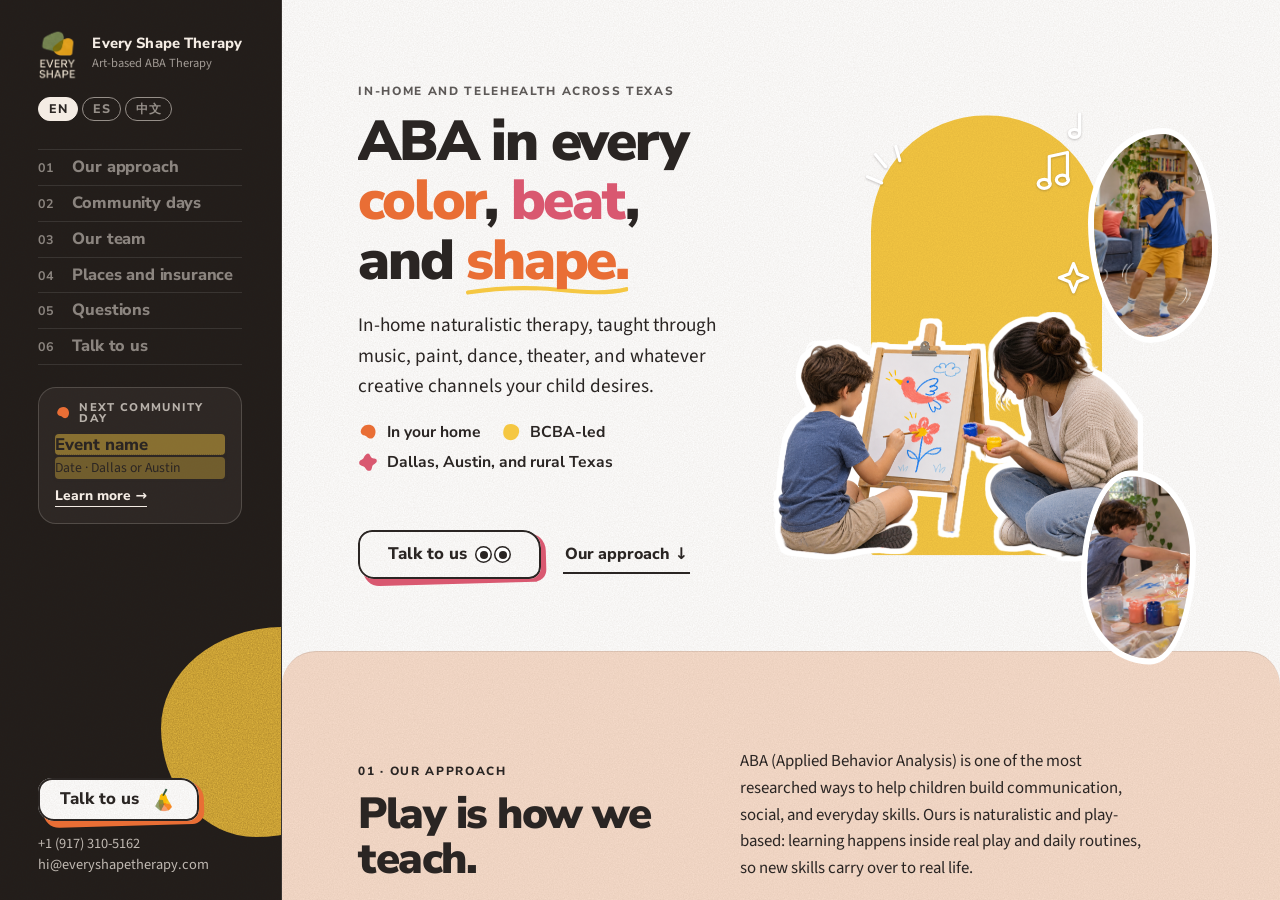
==== v2/index.html @ 8f58c0af "White outlined buttons, matching toggle, organic hero shapes, team cut-outs on color blocks, v2 news" ====
<!doctype html>
<html lang="en">
<head>
  <meta charset="utf-8">
  <meta name="viewport" content="width=device-width, initial-scale=1">
  <title>Every Shape Therapy | Art-based ABA in Dallas, Austin and across Texas</title>
  <meta name="description" content="Art-based ABA therapy in Dallas, Austin, and across Texas. In-home naturalistic therapy taught through music, paint, dance, theater, and whatever your child loves.">
  <link rel="icon" type="image/png" href="../assets/img/favicon-1.png">
  <link rel="preconnect" href="https://fonts.googleapis.com">
  <link rel="preconnect" href="https://fonts.gstatic.com" crossorigin>
  <link href="https://fonts.googleapis.com/css2?family=Nunito+Sans:opsz,wght@6..12,400;6..12,600;6..12,700;6..12,800;6..12,900&family=Source+Sans+3:wght@400;600&display=swap" rel="stylesheet">
  <link rel="stylesheet" href="../assets/motion.css?v=7">
  <link rel="stylesheet" href="v2.css?v=18">
</head>
<body>

<!-- ============================================================
     EVERY SHAPE — VERSION 2 (split screen)
     LEFT  = the chapter index. Click a chapter to jump the right side.
             It also opens "details" when you click things on the right.
     RIGHT = the story. Scrolls on its own.
     Details: anything on the right with data-detail="tpl-xyz" opens the
     <template id="tpl-xyz"> at the bottom of this file in the left panel.
     ============================================================ -->

<!-- Paper-cut motifs -->
<svg width="0" height="0" style="position:absolute" aria-hidden="true">
  <defs>
    <filter id="paper" x="-10%" y="-10%" width="120%" height="120%">
      <feTurbulence type="fractalNoise" baseFrequency=".9" numOctaves="3" result="n"/>
      <feColorMatrix in="n" values="0 0 0 0 0  0 0 0 0 0  0 0 0 0 0  0 0 0 -1.1 1.15" result="g"/>
      <feComposite in="SourceGraphic" in2="g" operator="in"/>
    </filter>
    <symbol id="m-sun" viewBox="0 0 100 100"><g filter="url(#paper)"><circle cx="50" cy="50" r="20"/><g transform="translate(50 50)"><rect x="-4" y="-46" width="8" height="16" rx="4"/><rect x="-4" y="-46" width="8" height="16" rx="4" transform="rotate(45)"/><rect x="-4" y="-46" width="8" height="16" rx="4" transform="rotate(90)"/><rect x="-4" y="-46" width="8" height="16" rx="4" transform="rotate(135)"/><rect x="-4" y="-46" width="8" height="16" rx="4" transform="rotate(180)"/><rect x="-4" y="-46" width="8" height="16" rx="4" transform="rotate(225)"/><rect x="-4" y="-46" width="8" height="16" rx="4" transform="rotate(270)"/><rect x="-4" y="-46" width="8" height="16" rx="4" transform="rotate(315)"/></g></g></symbol>
    <symbol id="m-smile" viewBox="0 0 100 60"><path filter="url(#paper)" d="M4 58C4 26 24 4 50 4s46 22 46 54z"/><g fill="none" stroke="#2A2523" stroke-width="3" stroke-linecap="round"><path d="M41 34v2M59 34v2"/><path d="M44 44q6 5 12 0"/></g></symbol>
    <symbol id="m-blob" viewBox="0 0 100 100"><path filter="url(#paper)" d="M52 6c22 0 42 14 42 38 0 26-18 50-46 50C24 94 6 78 6 54 6 28 28 6 52 6z"/></symbol>
    <symbol id="m-tri" viewBox="0 0 100 90"><path filter="url(#paper)" d="M44 8c3-5 9-5 12 0l40 70c3 5 0 10-6 10H10c-6 0-9-5-6-10z"/></symbol>
    <symbol id="m-leaf" viewBox="0 0 80 110"><path filter="url(#paper)" d="M34 108V70C16 68 6 56 6 40c0-6 4-9 8-9s8 3 8 9c0 8 4 13 12 14V14c0-6 4-10 9-10s9 4 9 10v30c8-1 12-6 12-14 0-6 4-9 8-9s8 3 8 9c0 16-10 28-28 30v48z"/></symbol>
    <symbol id="m-dots" viewBox="0 0 100 80"><g filter="url(#paper)"><circle cx="26" cy="24" r="18"/><circle cx="68" cy="30" r="18"/><circle cx="44" cy="60" r="18"/></g></symbol>
    <symbol id="m-squiggle" viewBox="0 0 160 40"><path d="M6 24c14-20 24-20 34 0s20 20 34 0 20-20 34 0 20 20 34 0" fill="none" stroke="currentColor" stroke-width="9" stroke-linecap="round" filter="url(#paper)"/></symbol>
    <symbol id="m-spark" viewBox="0 0 100 100"><g fill="none" stroke="currentColor" stroke-width="6" stroke-linecap="round"><path d="M50 8v22M80 20 66 36M92 50H70M20 20l14 16M8 50h22"/></g></symbol>
  </defs>
</svg>

<div class="split" id="top">

  <!-- ==================== LEFT: chapter index ==================== -->
  <aside class="left" id="left" data-chapter="hello" aria-label="Chapters">
    <span class="left__blob" aria-hidden="true"></span>

    <header class="left__head">
      <a class="left__logo" href="#hello" data-magnetic="0.2" aria-label="Every Shape Therapy, back to top">
        <img src="../assets/img/alt-3-dark.png" alt="Every Shape" width="1038" height="1266">
      </a>
      <div>
        <p class="left__name">Every Shape Therapy</p>
        <p class="left__tag">Art-based ABA Therapy</p>
      </div>
      <div class="lang lang--dark" role="group" aria-label="Language"><button type="button" data-lang="en" aria-pressed="true">EN</button><button type="button" data-lang="es" aria-pressed="false">ES</button><button type="button" data-lang="zh" aria-pressed="false" lang="zh-Hans">中文</button></div>
    </header>

    <nav class="index" aria-label="Chapters">
      <button class="chap" data-target="approach" data-cursor="Go"><span class="chap__num">01</span><span class="chap__title">Our approach</span><span class="chap__more"><span>Play-based ABA, four ways in.</span></span></button>
      <button class="chap" data-target="community" data-cursor="Go"><span class="chap__num">02</span><span class="chap__title">Community days</span><span class="chap__more"><span>Once a month, out into the world.</span></span></button>
      <button class="chap" data-target="people" data-cursor="Go"><span class="chap__num">03</span><span class="chap__title">Our team</span><span class="chap__more"><span>The team your family will meet.</span></span></button>
      <button class="chap" data-target="visit" data-cursor="Go"><span class="chap__num">04</span><span class="chap__title">Places and insurance</span><span class="chap__more"><span>Dallas, Austin, telehealth, and insurance.</span></span></button>
      <button class="chap" data-target="faq" data-cursor="Go"><span class="chap__num">05</span><span class="chap__title">Questions</span><span class="chap__more"><span>Pick one. The answer opens here.</span></span></button>
      <button class="chap" data-target="contact" data-cursor="Go"><span class="chap__num">06</span><span class="chap__title">Talk to us</span><span class="chap__more"><span>A short conversation, no commitment.</span></span></button>
    </nav>

    <!-- NEWS BOARD: edit the event name, date and line below -->
    <aside class="news" aria-label="News">
      <p class="news__label"><img src="../assets/img/shapes/orange.svg?v=4" alt="" aria-hidden="true">Next community day</p>
      <p class="news__title todo">Event name</p>
      <p class="news__meta todo">Date · Dallas or Austin</p>
      <button type="button" class="news__link" data-jump="community">Learn more <span aria-hidden="true">→</span></button>
    </aside>

    <footer class="left__foot">
      <a class="paper-btn" href="#contact" data-magnetic data-jump="contact" data-cta="fruit"><span>Talk to us</span></a>
      <p class="left__contact">
        <a href="tel:+19173105162">+1 (917) 310-5162</a><br>
        <a href="mailto:hi@everyshapetherapy.com">hi@everyshapetherapy.com</a>
      </p>
    </footer>

    <!-- Details open here when something on the right is clicked -->
    <section class="detail" id="detail" aria-live="polite" hidden>
      <button class="detail__close" type="button" data-magnetic="0.3" aria-label="Close details" data-i18n-label>
        <span aria-hidden="true">×</span>
      </button>
      <div class="detail__body" id="detail-body"></div>
    </section>
  </aside>

  <!-- ==================== RIGHT: the story ==================== -->
  <main class="right" id="right">

    <!-- 01 HELLO -->
    <section class="ch ch--hello" id="hello" data-chapter="hello">
      <div class="hello">
        <div class="hello__text">
          <p class="kicker">In-home and telehealth across Texas</p>
          <h1 class="hello__title">
            <span class="line"><span>ABA in every</span></span>
            <span class="line"><span><span class="c-orange">color</span>, <span class="c-pink">beat</span>,</span></span>
            <span class="line"><span>and <em>shape.</em></span></span>
          </h1>
          <p class="hello__lead" data-reveal="2">In-home naturalistic therapy, taught through music, paint, dance, theater, and whatever creative channels your child desires.</p>
          <ul class="badges" data-reveal="3">
            <li><img class="shp" src="../assets/img/shapes/orange.svg?v=4" alt="" aria-hidden="true"><span>In your home</span></li>
            <li><img class="shp" src="../assets/img/shapes/yellow.svg?v=4" alt="" aria-hidden="true"><span>BCBA-led</span></li>
            <li><img class="shp" src="../assets/img/shapes/pink.svg?v=4" alt="" aria-hidden="true"><span>Dallas, Austin, and rural Texas</span></li>
          </ul>
          <div class="btns" data-reveal="4">
            <a class="paper-btn" href="#contact" data-magnetic data-jump="contact" data-cta="wave" data-eyes><span>Talk to us</span></a>
            <a class="text-btn" href="#ways" data-magnetic="0.25" data-jump="ways"><span>Our approach</span> <span aria-hidden="true">↓</span></a>
          </div>
        </div>

        <div class="hello__art" aria-hidden="true">
          <div class="hello__arch" data-speed="0.06"></div>
          <img class="sticker hello__kid" src="../assets/img/cutouts/easel-rbt.png" alt="" data-speed="-0.08">
          <svg class="doodle hello__doodle" data-speed="-0.12" viewBox="0 0 300 300" aria-hidden="true"><path d="M226 120v-26l18-4v26"/><ellipse cx="221" cy="121" rx="6" ry="4.5"/><ellipse cx="239" cy="117" rx="6" ry="4.5"/><path d="M256 70v-18"/><ellipse cx="251" cy="71" rx="5" ry="4"/><path d="M60 120l-14-6M64 104l-10-12M78 98l-4-14"/><path d="M250 200l4 10 10 4-10 4-4 10-4-10-10-4 10-4z"/></svg>
          <figure class="hello__pill hello__pill--a" data-speed="0.16"><img src="../assets/img/photos/dance-home.jpg" alt=""></figure>
          <figure class="hello__pill hello__pill--b" data-speed="-0.14"><img src="../assets/img/photos/painting-table.jpg" alt=""></figure>
        </div>
      </div>
    </section>

    <!-- 01 OUR APPROACH: what ABA is, ways in, how it works -->
    <section class="ch ch--orange" id="ways" data-chapter="approach">
      <div class="ch__inner">
        <div class="intro2">
          <div>
            <p class="kicker" data-reveal>01 · Our approach</p>
            <h2 data-reveal="2">Play is how we teach.</h2>
          </div>
          <p class="intro2__text" data-reveal="3">ABA (Applied Behavior Analysis) is one of the most researched ways to help children build communication, social, and everyday skills. Ours is naturalistic and play-based: learning happens inside real play and daily routines, so new skills carry over to real life.</p>
        </div>
        <p class="sub" data-reveal>Pick a way in</p>
        <div class="ways4">
          <button class="way way--music" data-detail="tpl-way-music" data-cursor="Open" data-reveal="1">
            <img class="shp way__shp" src="../assets/img/shapes/pink.svg?v=4" alt="" aria-hidden="true">
            <span class="way__name">Music</span>
            <span class="way__line" data-morph>The song stops. Your child asks for more. That's a goal, met.</span>
          </button>
          <button class="way way--art" data-detail="tpl-way-art" data-cursor="Open" data-reveal="2">
            <img class="shp way__shp" src="../assets/img/shapes/yellow.svg?v=4" alt="" aria-hidden="true">
            <span class="way__name">Visual arts</span>
            <span class="way__line" data-morph>Need the blue crayon? Ask for the blue crayon.</span>
          </button>
          <button class="way way--dance" data-detail="tpl-way-dance" data-cursor="Open" data-reveal="3">
            <img class="shp way__shp" src="../assets/img/shapes/sage.svg?v=4" alt="" aria-hidden="true">
            <span class="way__name">Dance</span>
            <span class="way__line" data-morph>Copy the move. Then teach it to us.</span>
          </button>
          <button class="way way--theater" data-detail="tpl-way-theater" data-cursor="Open" data-reveal="4">
            <img class="shp way__shp" src="../assets/img/shapes/red.svg?v=4" alt="" aria-hidden="true">
            <span class="way__name">Theater</span>
            <span class="way__line" data-morph>The puppet is sad. What should we do?</span>
          </button>
        </div>
        <p class="sub" data-reveal>Your child leads. We teach.</p>
        <ol class="path">
          <li data-reveal><span class="path__n">1</span><strong>Your child picks</strong><span>Dinosaurs, baking, the color purple: whatever they love.</span></li>
          <li data-reveal="2"><span class="path__n">2</span><strong>We weave in the goals</strong><span>A BCBA builds each goal into the game.</span></li>
          <li data-reveal="3"><span class="path__n">3</span><strong>You see it grow</strong><span>Progress you can see, at home and at the dinner table.</span></li>
        </ol>
      </div>
    </section>

    <!-- 01b OUR ABA -->
    <section class="ch ch--blush" id="our-aba" data-chapter="approach">
      <div class="ch__inner aba2">
        <div class="aba2__main">
          <p class="kicker" data-reveal>Our ABA</p>
          <h2 class="glitter" data-reveal="2">Same goals.<br>Same data.<br><em>Way more glitter.</em></h2>
          <p class="aba2__lead" data-reveal="3">A new and improved ABA: built on naturalistic, play-based learning and informed by NET, PRT, and ESDM.</p>
          <div class="aba2__stays" data-reveal>
            <p class="kicker">What you can count on</p>
            <ul class="kw">
              <li class="kw--line">Individual plan</li>
              <li class="kw--yellow">BCBA-led</li>
              <li class="kw--line">Clear goals</li>
              <li class="kw--orange">Progress you can see</li>
              <li class="kw--line">Parent coaching</li>
              <li class="kw--peach">Play-based</li>
              <li class="kw--line">Evidence-based</li>
              <li class="kw--sage">Naturalistic</li>
              <li class="kw--pink">In your home</li>
            </ul>
          </div>
        </div>
        <div>
          <p class="kicker" data-reveal>What changes</p>
          <ul class="changes">
            <li data-reveal><s>Drills</s> <span>Drum solos</span></li>
            <li data-reveal><s>Flash cards</s> <span>Finger paint</span></li>
            <li data-reveal><s>Table time</s> <span>Stage time</span></li>
            <li data-reveal><s>Sit still</s> <span>Dance it out</span></li>
          </ul>
        </div>
      </div>
    </section>

    <!-- 05 COMMUNITY -->
    <section class="ch ch--sage" id="community" data-chapter="community">
      <div class="grid-1-2 grid--flip">
        <div class="comm__art">
          <div class="comm__arch" data-speed="0.05"></div>
          <img class="sticker comm__kids" src="../assets/img/cutouts/running-kids.png" alt="A group of kids running together through a field" data-speed="-0.12">
          <div class="stamp" data-speed="0.2" aria-hidden="true"><span>Every</span><strong>month</strong></div>
        </div>
        <div>
          <p class="kicker" data-reveal>02 · Community days</p>
          <h2 data-reveal="2">Once a month, we take learning out into the world.</h2>
          <p data-reveal="2">Kids get together, try something new, and practice social skills in real places, with our RBTs right there to support them.</p>
          <ul class="rows">
            <li><button class="row" data-detail="tpl-out-1" data-cursor="Open" data-reveal><img class="shp row__shp" src="../assets/img/shapes/orange.svg?v=4" alt="" aria-hidden="true"><strong>Artist-led workshops</strong><span class="row__go">→</span></button></li>
            <li><button class="row" data-detail="tpl-out-2" data-cursor="Open" data-reveal="2"><img class="shp row__shp" src="../assets/img/shapes/yellow.svg?v=4" alt="" aria-hidden="true"><strong>Field trips</strong><span class="row__go">→</span></button></li>
            <li><button class="row" data-detail="tpl-out-3" data-cursor="Open" data-reveal="3"><img class="shp row__shp" src="../assets/img/shapes/pink.svg?v=4" alt="" aria-hidden="true"><strong>Open house for new families</strong><span class="row__go">→</span></button></li>
          </ul>
          <div class="glass-card" data-reveal>
            <p class="glass-card__label">Next up</p>
            <p class="todo">Event name · Date · Dallas or Austin</p>
          </div>
          <div class="btns" data-reveal>
            <a class="paper-btn" href="#contact" data-magnetic data-jump="contact" data-cta="drum" data-fruit="2"><span>Ask about the next event</span></a>
          </div>
        </div>
      </div>
    </section>

    <!-- 06 PEOPLE -->
    <section class="ch ch--yellow" id="people" data-chapter="people">
      <div class="people__head">
        <p class="kicker" data-reveal>03 · Our team</p>
        <h2 data-reveal="2">Real people. One team around your child.</h2>
        <p class="people__hint" data-reveal="3">Tap anyone to meet them.</p>
      </div>
      <div class="founders">
        <button class="founder founder--orange" data-detail="tpl-chuman" data-cursor="Meet" data-reveal>
          <span class="founder__tab">Founder</span>
          <span class="founder__photo"><img class="cut" src="../assets/img/team/cutout/chuman.png" alt="" data-morph></span>
          <span class="founder__name">Chuman Zhang</span>
        </button>
        <button class="founder founder--pink" data-detail="tpl-kimberly" data-cursor="Meet" data-reveal="2">
          <span class="founder__tab">Clinical Director</span>
          <span class="founder__photo"><img class="cut" src="../assets/img/team/cutout/kimberly.png" alt="" data-morph></span>
          <span class="founder__name">Kimberly Sadovich</span>
        </button>
        <button class="founder founder--sage" data-detail="tpl-maggie" data-cursor="Meet" data-reveal="3">
          <span class="founder__tab">Clinical Director</span>
          <span class="founder__photo"><img class="cut" src="../assets/img/team/cutout/maggie.png" alt="" data-morph></span>
          <span class="founder__name">Maggie Terry</span>
        </button>
        <button class="founder founder--red" data-detail="tpl-cd4" data-cursor="Meet" data-reveal="4">
          <span class="founder__tab">Clinical Director</span>
          <span class="founder__photo founder__photo--empty"><span class="todo">Photo</span></span>
          <span class="founder__name todo">Name</span>
        </button>
      </div>
      <div class="rbts2">
        <div class="rbts2__head">
          <p class="kicker" data-reveal>Our RBTs</p>
          <p data-reveal="2">The people who work with your child week to week.</p>
        </div>
        <div class="rbts2__grid">
          <article class="rbt">
            <div class="rbt__photo"><span class="todo">Photo</span></div>
            <h4 class="todo">Name</h4>
            <p class="rbt__role">RBT · Dallas</p>
            <p class="rbt__quote todo">"A sentence in their own words."</p>
          </article>
          <article class="rbt">
            <div class="rbt__photo"><span class="todo">Photo</span></div>
            <h4 class="todo">Name</h4>
            <p class="rbt__role">RBT · Austin</p>
            <p class="rbt__quote todo">"A sentence in their own words."</p>
          </article>
          <article class="rbt">
            <div class="rbt__photo"><span class="todo">Photo</span></div>
            <h4 class="todo">Name</h4>
            <p class="rbt__role">RBT · Dallas</p>
            <p class="rbt__quote todo">"A sentence in their own words."</p>
          </article>
          <article class="rbt">
            <div class="rbt__photo"><span class="todo">Photo</span></div>
            <h4 class="todo">Name</h4>
            <p class="rbt__role">RBT · Austin</p>
            <p class="rbt__quote todo">"A sentence in their own words."</p>
          </article>
        </div>
      </div>
    </section>

    <!-- 07 PLACES -->
    <section class="ch ch--white" id="places" data-chapter="visit">
      <img class="sticker places__kid" src="../assets/img/cutouts/chalk-girl.png" alt="A little girl drawing with chalk on the pavement" data-speed="0.14">
      <p class="kicker" data-reveal>04 · Where we work</p>
      <h2 data-reveal="2">Support in the places a child knows.</h2>
      <div class="places places--equal">
        <button class="place" data-detail="tpl-dallas" data-cursor="Open" data-reveal>
          <img class="shp place__shp" src="../assets/img/shapes/yellow.svg?v=4" alt="" aria-hidden="true">
          <span class="place__name">Dallas</span>
          <span class="place__text">In-home ABA across the Dallas area.</span>
        </button>
        <button class="place" data-detail="tpl-austin" data-cursor="Open" data-reveal="2">
          <img class="shp place__shp" src="../assets/img/shapes/pink.svg?v=4" alt="" aria-hidden="true">
          <span class="place__name">Austin</span>
          <span class="place__text">In-home ABA across the Austin area.</span>
        </button>
        <button class="place" data-detail="tpl-tele" data-cursor="Open" data-reveal="3">
          <img class="shp place__shp" src="../assets/img/shapes/sage.svg?v=4" alt="" aria-hidden="true">
          <span class="place__name">Telehealth</span>
          <span class="place__text">For families in rural Texas.</span>
        </button>
      </div>
    </section>

    <!-- INSURANCE: network applications in progress. Edit the list as plans are confirmed. -->
    <section class="ch ch--blush" id="insurance" data-chapter="visit">
      <div class="ch__inner">
      <div class="ins">
        <div class="ins__text">
          <p class="kicker">Insurance</p>
          <h2>Insurance networks</h2>
          <p>We're in the process of joining these networks. Send us your plan name and we'll help you check your coverage.</p>
          <a class="paper-btn" href="#contact" data-magnetic data-jump="contact" data-cta="fruit" data-fruit="4"><span>Check your coverage</span></a>
        </div>
        <ul class="ins__list">
          <li>Molina Healthcare of Texas</li>
          <li>Wellpoint</li>
          <li>Aetna Better Health of Texas</li>
          <li>Blue Cross and Blue Shield of Texas</li>
          <li>Optum / UnitedHealthcare</li>
          <li>Aetna (commercial)</li>
          <li>Evernorth / Cigna</li>
          <li>Superior HealthPlan</li>
        </ul>
      </div>
      </div>
    </section>

    <!-- 08 FAQ -->
    <section class="ch ch--white ch--faq" id="faq" data-chapter="faq">
      <div class="grid-2-1">
        <div>
          <p class="kicker" data-reveal>05 · Good questions welcome</p>
          <h2 data-reveal="2">A few things families often ask.</h2>
          <ul class="faq-list">
            <li><button class="faq-q" data-detail="tpl-faq-1" data-cursor="Ask" data-reveal>What does in-home ABA mean?</button></li>
            <li><button class="faq-q" data-detail="tpl-faq-2" data-cursor="Ask" data-reveal>Do you offer telehealth?</button></li>
            <li><button class="faq-q" data-detail="tpl-faq-3" data-cursor="Ask" data-reveal>How do you bring creativity into therapy?</button></li>
            <li><button class="faq-q" data-detail="tpl-faq-4" data-cursor="Ask" data-reveal>Who guides my child's program?</button></li>
            <li><button class="faq-q" data-detail="tpl-faq-5" data-cursor="Ask" data-reveal>Which insurance plans do you accept?</button></li>
            <li><button class="faq-q" data-detail="tpl-faq-6" data-cursor="Ask" data-reveal>How do we get started?</button></li>
          </ul>
        </div>
        <div class="faq__art" aria-hidden="true">
          <img src="../assets/img/icon-1.png" alt="" class="faq__pear" data-speed="-0.15">
          <img src="../assets/img/icon-3.png" alt="" class="faq__banana" data-speed="0.12">
        </div>
      </div>
    </section>

    <!-- 09 CONTACT -->
    <section class="ch ch--red" id="contact" data-chapter="contact">
      <div class="grid-1-2">
        <div>
          <p class="kicker" data-reveal>06 · Start a conversation</p>
          <h2 data-reveal="2">Want to know more?</h2>
          <p data-reveal="2">Leave your name and email and we'll be in touch. Please don't include medical details here.</p>
          <p class="contact-line">Call or text <a href="tel:+19173105162">+1 (917) 310-5162</a></p>
          <p class="contact-line">Email <a href="mailto:hi@everyshapetherapy.com">hi@everyshapetherapy.com</a></p>
        </div>
        <form class="form" id="contact-form" data-reveal>
          <label><span>Your name</span> <input type="text" name="name" autocomplete="name" required></label>
          <label><span>Email</span> <input type="email" name="email" autocomplete="email" required></label>
          <div class="form__pair">
            <label><span>Where are you?</span> <select name="area"><option>Dallas area</option><option>Austin area</option><option>Elsewhere in Texas</option></select>
            </label>
            <label><span>I'm reaching out as</span> <select name="role"><option>A parent or caregiver</option><option>Interested in community events</option><option>A potential team member</option><option>A referral partner</option><option>Something else</option></select>
            </label>
          </div>
          <button class="paper-btn" type="submit" data-magnetic data-cta="paint" data-fruit="3"><span>Send</span></button>
          <p class="form__note" id="form-note" role="status"></p>
        </form>
      </div>
      <footer class="foot">
        <span>© <span id="year">2026</span> Every Shape Therapy LLC · Dallas, Texas</span>
        <a href="../">See version 1</a>
        <span class="disclaimer">Photos are for illustration only. Some are AI-generated or stock images, and none show Every Shape clients.</span>
      </footer>
    </section>

  </main>
</div>

<!-- ============================================================
     DETAILS — what opens in the left panel. Edit the text freely.
     ============================================================ -->
<template id="tpl-way-music">
  <p class="d-kicker">Pick a way in · Music</p>
  <h3>Music</h3>
  <p class="d-line" data-morph>The song stops. Your child asks for more. That's a goal, met.</p>
  <p class="d-builds"><span>Builds</span> requesting · turn-taking · waiting</p>
</template>
<template id="tpl-way-art">
  <p class="d-kicker">Pick a way in · Visual arts</p>
  <h3>Visual arts</h3>
  <p class="d-line" data-morph>Need the blue crayon? Ask for the blue crayon.</p>
  <p class="d-builds"><span>Builds</span> asking for help · following directions · fine motor</p>
</template>
<template id="tpl-way-dance">
  <p class="d-kicker">Pick a way in · Dance</p>
  <h3>Dance</h3>
  <p class="d-line" data-morph>Copy the move. Then teach it to us.</p>
  <p class="d-builds"><span>Builds</span> imitation · body awareness · joint attention</p>
</template>
<template id="tpl-way-theater">
  <p class="d-kicker">Pick a way in · Theater</p>
  <h3>Theater</h3>
  <p class="d-line" data-morph>The puppet is sad. What should we do?</p>
  <p class="d-builds"><span>Builds</span> emotions · conversation · pretend play</p>
</template>
<template id="tpl-out-1">
  <p class="d-kicker">Community days</p>
  <h3>Artist-led workshops</h3>
  <p>Local artists host hands-on sessions in painting, making, and building. Kids create side by side, share materials, and practice taking turns, with RBTs on hand.</p>
</template>
<template id="tpl-out-2">
  <p class="d-kicker">Community days</p>
  <h3>Field trips</h3>
  <p>Dance studios, museums, and other places around town, explored together. New places are a chance to practice flexibility, waiting, and asking for help.</p>
</template>
<template id="tpl-out-3">
  <p class="d-kicker">Community days</p>
  <h3>Open house for new families</h3>
  <p>Curious about our program? Bring your child, meet the team, and see how we work, with no commitment.</p>
  <a class="paper-btn d-btn" href="#contact" data-jump="contact"><span>Ask about the next one</span></a>
</template>
<template id="tpl-chuman">
  <p class="d-kicker">Founder</p>
  <img class="d-photo" src="../assets/img/team/chuman-zhang.jpg" alt="Chuman Zhang" data-morph>
  <h3>Chuman Zhang</h3>
  <p class="todo">Why you started Every Shape, in two or three warm sentences.</p>
</template>
<template id="tpl-kimberly">
  <p class="d-kicker">Clinical Director</p>
  <img class="d-photo" src="../assets/img/team/kimberly-sadovich.jpg" alt="Kimberly Sadovich" data-morph>
  <h3>Kimberly Sadovich <span class="todo">credentials</span></h3>
  <p class="todo">Clinical background, and what they love about this work.</p>
</template>
<template id="tpl-maggie">
  <p class="d-kicker">Clinical Director</p>
  <img class="d-photo" src="../assets/img/team/maggie-terry.jpg" alt="Maggie Terry" data-morph>
  <h3>Maggie Terry <span class="todo">credentials</span></h3>
  <p class="todo">Clinical background, and what they love about this work.</p>
</template>
<template id="tpl-cd4">
  <p class="d-kicker">Clinical Director</p>
  <h3 class="todo">Name, credentials</h3>
  <p class="todo">Clinical background, and what they love about this work.</p>
</template>
<template id="tpl-dallas">
  <p class="d-kicker">Where we work</p>
  <h3>Dallas</h3>
  <p>Our home base. We provide in-home ABA across the Dallas area.</p>
  <p class="todo">List the cities or ZIP codes you cover.</p>
</template>
<template id="tpl-austin">
  <p class="d-kicker">Where we work</p>
  <h3>Austin</h3>
  <p>In-home ABA across the Austin area.</p>
  <p class="todo">List the cities or ZIP codes you cover.</p>
</template>
<template id="tpl-tele">
  <p class="d-kicker">Where we work</p>
  <h3>Telehealth</h3>
  <p>Support for families in rural Texas, wherever they are.</p>
  <p class="todo">Describe what telehealth support includes.</p>
</template>
<template id="tpl-faq-1"><p class="d-kicker">Question</p><h3>What does in-home ABA mean?</h3><div class="d-bubble d-bubble--pink" data-morph><p class="todo">Answer to add.</p></div></template>
<template id="tpl-faq-2"><p class="d-kicker">Question</p><h3>Do you offer telehealth?</h3><div class="d-bubble d-bubble--yellow" data-morph><p class="todo">Answer to add.</p></div></template>
<template id="tpl-faq-3"><p class="d-kicker">Question</p><h3>How do you bring creativity into therapy?</h3><div class="d-bubble d-bubble--orange" data-morph><p class="todo">Answer to add.</p></div></template>
<template id="tpl-faq-4"><p class="d-kicker">Question</p><h3>Who guides my child's program?</h3><div class="d-bubble d-bubble--sage" data-morph><p class="todo">Answer to add.</p></div></template>
<template id="tpl-faq-5"><p class="d-kicker">Question</p><h3>Which insurance plans do you accept?</h3><div class="d-bubble d-bubble--peach" data-morph><p class="todo">Answer to add.</p></div></template>
<template id="tpl-faq-6"><p class="d-kicker">Question</p><h3>How do we get started?</h3><div class="d-bubble d-bubble--red" data-morph><p>Reach out using the form or give us a call. We'll talk through your questions and next steps, with no commitment.</p></div></template>

<script src="../assets/i18n-strings.js?v=7"></script>
<script src="../assets/i18n.js?v=1"></script>
<script src="../assets/motion.js?v=3"></script>
<script src="v2.js?v=4"></script>
</body>
</html>
---- assets/motion.css ----
/* ============================================================
   EVERY SHAPE — shared motion styles (cursor, magnetic, reveal)
   ============================================================ */

/* custom cursor: a small orange dot plus a soft ring that trails it */
.has-es-cursor, .has-es-cursor a, .has-es-cursor button, .has-es-cursor summary,
.has-es-cursor label, .has-es-cursor select, .has-es-cursor [data-cursor] { cursor: none; }
.has-es-cursor input, .has-es-cursor textarea { cursor: text; }

.es-cursor { position: fixed; inset: 0 auto auto 0; z-index: 9999; pointer-events: none; }
.es-cursor__dot, .es-cursor__ring {
  position: fixed; left: 0; top: 0; pointer-events: none; will-change: transform;
}
.es-cursor__dot {
  width: 8px; height: 8px; margin: -4px 0 0 -4px; border-radius: 50%;
  background: #E96E35;
  transition: opacity .2s, width .2s, height .2s, margin .2s;
}
.es-cursor__ring {
  width: 36px; height: 36px; margin: -18px 0 0 -18px;
  display: grid; place-items: center;
}
.es-cursor__ring::before {
  content: ""; position: absolute; inset: 0; border-radius: 50%;
  border: 1.5px solid rgba(42, 37, 35, .45);
  transition: transform .3s cubic-bezier(.2,.8,.2,1), background-color .3s, border-color .3s;
}
.es-cursor__label {
  position: relative; font: 700 11px/1 "Nunito Sans", system-ui, sans-serif;
  letter-spacing: .08em; text-transform: uppercase; color: #2A2523;
  opacity: 0; transition: opacity .2s;
}
.es-cursor.is-hover .es-cursor__ring::before { transform: scale(1.6); background: rgba(233, 110, 53, .14); border-color: rgba(233, 110, 53, .6); }
.es-cursor.is-hover .es-cursor__dot { opacity: 0; }
.es-cursor.has-label .es-cursor__ring::before {
  transform: scale(2.3);
  background: rgba(255, 255, 255, .55); border-color: rgba(255, 255, 255, .7);
  -webkit-backdrop-filter: blur(8px); backdrop-filter: blur(8px);
}
.es-cursor.has-label .es-cursor__label { opacity: 1; }
.es-cursor.is-down .es-cursor__ring::before { transform: scale(.8); }
.es-cursor.is-text { opacity: 0; }
.es-cursor.is-hidden { opacity: 0; }

/* magnetic elements glide back smoothly */
[data-magnetic] { transition: translate .45s cubic-bezier(.2,.8,.2,1); }
[data-magnetic].is-magnetic { transition: translate .12s linear; }

/* reveal on scroll */
.es-reveal-ready [data-reveal] {
  opacity: 0; translate: 0 28px;
  transition: opacity .8s cubic-bezier(.2,.8,.2,1), translate .8s cubic-bezier(.2,.8,.2,1);
}
.es-reveal-ready [data-reveal].is-in { opacity: 1; translate: 0 0; }
.es-reveal-ready [data-reveal="2"] { transition-delay: .08s; }
.es-reveal-ready [data-reveal="3"] { transition-delay: .16s; }
.es-reveal-ready [data-reveal="4"] { transition-delay: .24s; }

@media (prefers-reduced-motion: reduce) {
  [data-magnetic] { transition: none; }
}

/* ---------- LANGUAGE SWITCHER ---------- */
.lang { display: inline-flex; align-items: center; gap: 2px; padding: 3px; border-radius: 999px; border: 1px solid rgba(42, 37, 35, .14); background: rgba(255, 255, 255, .6); }
.lang button {
  border: 0; background: none; cursor: pointer; padding: 6px 10px; border-radius: 999px;
  font: 800 .78rem/1 "Nunito Sans", system-ui, sans-serif; letter-spacing: .04em; color: inherit; opacity: .6;
  transition: background-color .25s, color .25s, opacity .25s;
}
.lang button:hover { opacity: 1; }
.lang button[aria-pressed="true"] { background: #2A2523; color: #fff; opacity: 1; }
.lang--dark { border-color: rgba(255, 255, 255, .14); background: rgba(255, 255, 255, .06); }
.lang--dark button[aria-pressed="true"] { background: #F4ECE4; color: #2A2523; }

/* Chinese: fall back to good system fonts for characters */
:lang(zh-Hans) body, :lang(zh-Hans) h1, :lang(zh-Hans) h2, :lang(zh-Hans) h3, :lang(zh-Hans) button {
  font-family: "Nunito Sans", "PingFang SC", "Hiragino Sans GB", "Noto Sans SC", "Microsoft YaHei", sans-serif;
  letter-spacing: 0;
}

/* ---------- PLAYFUL CTA BUTTONS ---------- */
.cta { overflow: visible; }
/* leave room above buttons whose doodle buddy pops up */
.btn-row:has(.cta-buddy), .btns:has(.cta-buddy) { margin-top: 58px; }
.paper-form .cta:has(.cta-buddy), .form .cta:has(.cta-buddy) { margin-top: 46px; }
.cta-eyes { position: relative; display: inline-flex; gap: 2px; margin-left: 8px; vertical-align: middle; }
.cta-eye {
  width: 17px; height: 17px; border-radius: 50%; background: #fff;
  box-shadow: inset 0 0 0 1.5px #2A2523;
  display: grid; place-items: center; transition: transform .12s;
}
.cta-eye i { width: 8px; height: 8px; border-radius: 50%; background: #2A2523; transition: transform .08s linear; }
.cta-eyes.is-blink .cta-eye { transform: scaleY(.1); }
.cta:hover .cta-eye { transform: scale(1.12); }

.cta-buddy {
  position: absolute; left: 50%; bottom: 62%; width: 96px; height: auto; z-index: -3;
  fill: none; stroke: #2A2523; stroke-width: 2.6; stroke-linecap: round; stroke-linejoin: round;
  transform: translate(-50%, 55%) scale(.7); opacity: 0;
  transition: transform .5s cubic-bezier(.3, 1.5, .5, 1), opacity .25s;
  pointer-events: none;
}
.cta-buddy .f { fill: #fff; }
.cta-buddy .d { fill: #2A2523; stroke: none; }
.cta:hover .cta-buddy, .cta:focus-visible .cta-buddy { transform: translate(-50%, 0) scale(1); opacity: 1; }
.cta-buddy__arm { transform-origin: 84px 64px; transform-box: view-box; }
.cta:hover .cta-buddy__arm { animation: buddyWave .6s ease-in-out .35s infinite alternate; }
@keyframes buddyWave { from { transform: rotate(-10deg); } to { transform: rotate(14deg); } }
.cta-buddy__x { stroke-dasharray: 40; stroke-dashoffset: 40; transition: stroke-dashoffset .5s .35s; }
.cta:hover .cta-buddy__x { stroke-dashoffset: 0; }

.cta-sparks {
  position: absolute; inset: -18px -26px; width: calc(100% + 52px); height: calc(100% + 36px);
  fill: none; stroke: #2A2523; stroke-width: 1.6; stroke-linejoin: round; pointer-events: none; z-index: -3;
}
.cta-sparks > * { stroke-dasharray: 60; stroke-dashoffset: 60; transition: stroke-dashoffset .6s cubic-bezier(.2,.8,.2,1); }
.cta-sparks > *:nth-child(2) { transition-delay: .06s; }
.cta-sparks > *:nth-child(3) { transition-delay: .12s; }
.cta-sparks > *:nth-child(4), .cta-sparks > *:nth-child(5) { transition-delay: .18s; }
.cta:hover .cta-sparks > * { stroke-dashoffset: 0; }

.cta-bit { position: fixed; z-index: 9998; width: 12px; height: 12px; pointer-events: none; }
.cta-bit--0 { border-radius: 50%; }
.cta-bit--1 { border-radius: 999px 999px 2px 2px; }
.cta-bit--2 { border-radius: 58% 42% 55% 45% / 48% 60% 40% 52%; width: 14px; }

@media (prefers-reduced-motion: reduce) {
  .cta-buddy, .cta-sparks > * { transition: none; }
}

/* ---------- white line doodles drawn over photos ---------- */
.doodle { position: absolute; pointer-events: none; fill: none; stroke: #fff; stroke-width: 3.2; stroke-linecap: round; stroke-linejoin: round; overflow: visible;
  filter: drop-shadow(0 1px 1px rgba(42, 37, 35, .25)); }
.doodle > * { stroke-dasharray: 220; stroke-dashoffset: 220; animation: doodleDraw 1.4s cubic-bezier(.2,.8,.2,1) forwards; }
.doodle > *:nth-child(2) { animation-delay: .15s; }
.doodle > *:nth-child(3), .doodle > *:nth-child(4), .doodle > *:nth-child(5) { animation-delay: .35s; }
.doodle > *:nth-child(6), .doodle > *:nth-child(7) { animation-delay: .5s; }
.doodle > *:nth-child(8), .doodle > *:nth-child(9) { animation-delay: .65s; }
@keyframes doodleDraw { to { stroke-dashoffset: 0; } }
@media (prefers-reduced-motion: reduce) { .doodle > * { animation: none; stroke-dashoffset: 0; } }

/* fruit on buttons: tilts and hops on hover */
.cta-fruit { width: 36px; height: 36px; object-fit: contain; margin: -10px -6px -10px 8px; vertical-align: middle; position: relative; transition: transform .35s cubic-bezier(.3, 1.6, .5, 1); }
.cta:hover .cta-fruit { transform: rotate(-16deg) translateY(-3px) scale(1.18); }
.cta:active .cta-fruit { transform: rotate(10deg) scale(.95); }
.paper-btn > span, .pill-btn > span { display: inline-flex; align-items: center; }
.lang button { white-space: nowrap; }

/* language toggle: outlined pills, same language as the buttons */
.lang { gap: 4px; padding: 0; border: 0; background: none; }
.lang button { border: 1.5px solid currentColor; opacity: .55; padding: 5px 10px; }
.lang button:hover { opacity: .9; }
.lang button[aria-pressed="true"] { opacity: 1; background: #2A2523; border-color: #2A2523; color: #fff; }
.lang--dark { background: none; }
.lang--dark button[aria-pressed="true"] { background: #F4ECE4; border-color: #F4ECE4; color: #2A2523; }
---- v2/v2.css ----
/* ============================================================
   EVERY SHAPE — VERSION 2 (split screen)
   ============================================================ */
:root {
  --orange: #E96E35;
  --yellow: #F5C742;
  --pink:   #D95870;
  --red:    #C6493F;
  --sage:   #8EA268;
  --blush:  #FCE6E8;
  --ink:    #2A2523;
  --night:  #221E1C;   /* left panel */
  --paper:  #F4ECE4;   /* text on the dark panel */
  --line-dark:  rgba(255, 255, 255, .1);
  --line-light: rgba(42, 37, 35, .1);
  --left-w: clamp(250px, 22vw, 330px);
  --detail-w: clamp(380px, 38vw, 580px);

  --font-head: "Nunito Sans", "Avenir Next", Avenir, system-ui, sans-serif;
  --font-body: "Source Sans 3", system-ui, sans-serif;
  --ease: cubic-bezier(.2, .8, .2, 1);

  --grain: url("data:image/svg+xml,%3Csvg xmlns='http://www.w3.org/2000/svg' width='220' height='220'%3E%3Cfilter id='n'%3E%3CfeTurbulence type='fractalNoise' baseFrequency='.8' numOctaves='3' stitchTiles='stitch'/%3E%3CfeColorMatrix values='0 0 0 0 .25 0 0 0 0 .18 0 0 0 0 .12 0 0 0 .5 0'/%3E%3C/filter%3E%3Crect width='100%25' height='100%25' filter='url(%23n)'/%3E%3C/svg%3E");
  --grain-soft: url("data:image/svg+xml,%3Csvg xmlns='http://www.w3.org/2000/svg' width='220' height='220'%3E%3Cfilter id='n'%3E%3CfeTurbulence type='fractalNoise' baseFrequency='.8' numOctaves='3' stitchTiles='stitch'/%3E%3CfeColorMatrix values='0 0 0 0 .25 0 0 0 0 .18 0 0 0 0 .12 0 0 0 .14 0'/%3E%3C/filter%3E%3Crect width='100%25' height='100%25' filter='url(%23n)'/%3E%3C/svg%3E");
}

*, *::before, *::after { box-sizing: border-box; }
html, body { margin: 0; height: 100%; }
body {
  background: var(--night); color: var(--ink);
  font-family: var(--font-body); font-size: 1.08rem; line-height: 1.6;
  -webkit-font-smoothing: antialiased;
}
img { max-width: 100%; height: auto; display: block; }
h1, h2, h3 { font-family: var(--font-head); margin: 0 0 .45em; line-height: 1.05; letter-spacing: -0.025em; }
h2 { font-size: clamp(1.7rem, 2.7vw, 2.5rem); font-weight: 800; max-width: 20ch; }
h3 { font-size: 1.8rem; font-weight: 800; }
p { margin: 0 0 1em; max-width: 56ch; }
a { color: inherit; }
button { font: inherit; color: inherit; }
:focus-visible { outline: 3px solid var(--orange); outline-offset: 3px; }
.todo { background: rgba(245, 199, 66, .45); outline: 1px dotted rgba(42, 37, 35, .3); outline-offset: 2px; border-radius: 4px; }
.kicker {
  font: 800 .74rem/1 var(--font-head); letter-spacing: .14em; text-transform: uppercase;
  margin-bottom: 1.1em; opacity: .75;
}
.sticker {
  filter: drop-shadow(5px 0 0 #fff) drop-shadow(-5px 0 0 #fff) drop-shadow(0 5px 0 #fff) drop-shadow(0 -5px 0 #fff);
}
.motif { position: absolute; height: auto; pointer-events: none; overflow: visible; z-index: 2; }

/* ============================================================
   SPLIT LAYOUT
   ============================================================ */
.split { display: grid; grid-template-columns: var(--left-w) 1fr; height: 100vh; }

/* ---------- LEFT PANEL ---------- */
.left {
  --accent: var(--yellow);
  --shape: 58% 42% 55% 45% / 48% 60% 40% 52%;
  position: relative; height: 100vh; overflow-y: auto; overflow-x: hidden;
  background: var(--grain), var(--night); background-blend-mode: overlay;
  color: var(--paper);
  padding: 28px clamp(24px, 3vw, 44px) 24px;
  display: flex; flex-direction: column; gap: 22px;
  border-right: 1px solid var(--line-dark);
  scrollbar-width: none;
}
.left::-webkit-scrollbar { display: none; }
.left[data-chapter="approach"]  { --accent: var(--orange); --shape: 40% 60% 62% 38% / 55% 40% 60% 45%; }
.left[data-chapter="aba"]       { --accent: var(--pink);   --shape: 50% 50% 50% 50% / 50% 50% 50% 50%; }
.left[data-chapter="community"] { --accent: var(--sage);   --shape: 999px 999px 40px 40px; }
.left[data-chapter="people"]    { --accent: var(--yellow); --shape: 30% 70% 40% 60% / 60% 30% 70% 40%; }
.left[data-chapter="visit"]    { --accent: #F2A7B5;       --shape: 62% 38% 45% 55% / 40% 58% 42% 60%; }
.left[data-chapter="faq"]       { --accent: var(--orange); --shape: 48% 52% 30% 70% / 60% 40% 60% 40%; }
.left[data-chapter="contact"]   { --accent: var(--red);    --shape: 50% 50% 46% 54% / 44% 56% 44% 56%; }

/* the morphing paper shape behind the index */
.left__blob {
  position: absolute; right: -90px; bottom: 7%; width: 210px; height: 210px; z-index: 0;
  background: var(--grain), var(--accent); background-blend-mode: multiply;
  border-radius: var(--shape);
  opacity: .92; pointer-events: none;
  transition: background-color .7s var(--ease), border-radius 1s var(--ease), rotate 1s var(--ease);
}
.left[data-chapter="approach"] .left__blob { rotate: 18deg; }
.left[data-chapter="community"] .left__blob { rotate: -8deg; }
.left[data-chapter="people"] .left__blob { rotate: 30deg; }
.left[data-chapter="faq"] .left__blob { rotate: -24deg; }

.left__head { position: relative; z-index: 1; display: flex; align-items: center; gap: 14px; }
.left__logo { display: block; width: 40px; flex: none; }
.left__name { margin: 0; font: 800 .92rem/1.2 var(--font-head); letter-spacing: .01em; }
.left__tag { margin: 2px 0 0; font-size: .78rem; opacity: .6; }

/* chapter index */
.index { position: relative; z-index: 1; display: flex; flex-direction: column; margin-top: 6px; }
.chap {
  display: grid; grid-template-columns: 28px 1fr; align-items: baseline; column-gap: 6px;
  text-align: left; background: none; border: 0; padding: 8px 0;
  border-top: 1px solid var(--line-dark); cursor: pointer;
  color: rgba(244, 236, 228, .5);
  transition: color .3s;
}
.chap:last-child { border-bottom: 1px solid var(--line-dark); }
.chap__num { font: 700 .78rem/1 var(--font-head); letter-spacing: .08em; }
.chap__title {
  font: 800 1.02rem/1.15 var(--font-head); letter-spacing: -0.01em;
  transform-origin: left center;
  transition: font-size .55s var(--ease), color .3s;
}
.chap__more {
  grid-column: 2; display: grid; grid-template-rows: 0fr; opacity: 0;
  transition: grid-template-rows .55s var(--ease), opacity .4s, margin .55s var(--ease);
}
.chap__more > span { overflow: hidden; font-size: .86rem; line-height: 1.4; color: rgba(244, 236, 228, .7); max-width: 26ch; }
.chap:hover { color: rgba(244, 236, 228, .85); }
.chap.is-active { color: var(--paper); }
.chap.is-active .chap__num { color: var(--accent); }
.chap.is-active .chap__title { font-size: 1.45rem; }
.chap.is-active .chap__more { grid-template-rows: 1fr; opacity: 1; margin-top: 5px; }

.left__foot { position: relative; z-index: 1; margin-top: auto; display: flex; flex-direction: column; align-items: flex-start; gap: 12px; }
.left__contact { margin: 0; font-size: .9rem; line-height: 1.5; opacity: .75; }
.left__contact a { text-decoration: none; }
.left__contact a:hover { text-decoration: underline; }

.pill-btn {
  display: inline-flex; align-items: center; gap: 10px;
  padding: 13px 22px; border-radius: 999px;
  background: var(--paper); color: var(--ink); text-decoration: none; border: 0; cursor: pointer;
  font: 800 .98rem/1 var(--font-head);
}
.pill-btn::after { content: "→"; transition: transform .3s var(--ease); }
.pill-btn:hover::after { transform: translateX(4px); }
.pill-btn--light { margin-top: 10px; }

/* ---------- DETAIL (opens over the left panel) ---------- */
.detail {
  position: fixed; left: 0; top: 0; z-index: 30;
  width: var(--detail-w); height: 100vh; overflow-y: auto;
  background: rgba(34, 30, 28, .84);
  -webkit-backdrop-filter: blur(22px) saturate(1.2); backdrop-filter: blur(22px) saturate(1.2);
  border-right: 1px solid var(--line-dark);
  color: var(--paper);
  padding: 84px clamp(28px, 3.4vw, 52px) 40px;
}
.detail[hidden] { display: none; }
.detail.is-entering { animation: detailIn .55s var(--ease); }
@keyframes detailIn { from { opacity: 0; clip-path: inset(0 0 0 100% round 40px); } to { opacity: 1; clip-path: inset(0 0 0 0 round 0); } }
.detail__close {
  position: absolute; top: 24px; right: 24px;
  width: 44px; height: 44px; border-radius: 50%;
  border: 1px solid rgba(255, 255, 255, .2); background: rgba(255, 255, 255, .08);
  color: var(--paper); font-size: 1.6rem; line-height: 1; cursor: pointer;
}
.detail__close:hover { background: rgba(255, 255, 255, .16); }
.detail__body > * { animation: rise .6s var(--ease) both; }
.detail__body > *:nth-child(2) { animation-delay: .05s; }
.detail__body > *:nth-child(3) { animation-delay: .1s; }
.detail__body > *:nth-child(4) { animation-delay: .15s; }
.detail__body > *:nth-child(5) { animation-delay: .2s; }
@keyframes rise { from { opacity: 0; transform: translateY(18px); } }
.detail h3 { font-size: clamp(2rem, 3.2vw, 3rem); line-height: 1.02; max-width: 14ch; }
.detail p { color: rgba(244, 236, 228, .82); font-size: 1.12rem; }
.detail .todo { color: var(--ink); }
.d-kicker { font: 800 .74rem/1 var(--font-head) !important; letter-spacing: .14em; text-transform: uppercase; color: var(--accent, var(--yellow)) !important; }
.d-fruit { width: 150px; margin: 6px 0 18px; }
.d-photo { width: min(78%, 340px); aspect-ratio: 4 / 5; object-fit: cover; object-position: 50% 25%; border-radius: 28px; margin-bottom: 22px; border: 1px solid var(--line-dark); }
.d-bubble {
  position: relative; margin-top: 18px; padding: 40px 42px;
  background: var(--grain-soft), var(--b, var(--pink)); background-blend-mode: multiply;
  border-radius: 62% 38% 55% 45% / 46% 52% 48% 54%;
  color: var(--ink);
}
.d-bubble p { color: var(--ink); font-size: 1.15rem; margin: 0; }
.d-bubble::before { content: ""; position: absolute; left: 22%; top: -24px; width: 50px; height: 40px; background: var(--b, var(--pink)); clip-path: polygon(0 100%, 100% 100%, 30% 0); }
.d-bubble--pink   { --b: var(--pink); }
.d-bubble--yellow { --b: var(--yellow); border-radius: 44% 56% 40% 60% / 58% 44% 56% 42%; }
.d-bubble--orange { --b: var(--orange); border-radius: 52% 48% 60% 40% / 40% 60% 42% 58%; }
.d-bubble--sage   { --b: #C9D4B2; border-radius: 58% 42% 46% 54% / 52% 40% 60% 48%; }
.d-bubble--peach  { --b: #F7B58F; border-radius: 38% 62% 58% 42% / 60% 46% 54% 40%; }
.d-bubble--red    { --b: var(--red); border-radius: 56% 44% 38% 62% / 42% 58% 44% 56%; }
.d-bubble--red p  { color: #fff; }

/* view-transition morph timing */
::view-transition-group(morph) { animation-duration: .6s; animation-timing-function: cubic-bezier(.2, .8, .2, 1); }
::view-transition-old(root), ::view-transition-new(root) { animation-duration: .35s; }

/* ============================================================
   RIGHT PANEL (the story)
   ============================================================ */
.right {
  height: 100vh; overflow-y: auto; overflow-x: hidden;
  background: #fff; scroll-behavior: smooth; position: relative;
}
.ch {
  --bg: #fff;
  position: relative;
  padding: clamp(64px, 7.5vw, 116px) clamp(32px, 6vw, 104px);
  margin-top: -34px;
  border-radius: 34px 34px 0 0;
  border-top: 1px solid var(--line-light);
  background: var(--grain-soft), var(--bg); background-blend-mode: multiply;
}
.ch--hello { margin-top: 0; border-radius: 0; border-top: 0; padding-top: clamp(44px, 6vw, 80px); }
.ch--orange { --bg: #F7DCCB; }
.ch--blush  { --bg: var(--blush); }
.ch--sage   { --bg: #E3E8D6; }
.ch--yellow { --bg: #FBEFCB; }
.ch--white  { --bg: #fff; }
.ch--faq    { --bg: #FFF4D6; }
.ch--red    { --bg: #F4DDD6; }
.ch--orange .kicker, .ch--yellow .kicker, .ch--sage .kicker { color: var(--ink); }
.ch--blush .kicker, .ch--white .kicker, .ch--faq .kicker { color: var(--red); opacity: 1; }

/* asymmetric grids */
.grid-2-1 { display: grid; grid-template-columns: minmax(0, 1.7fr) minmax(0, 1fr); gap: clamp(28px, 4vw, 56px); align-items: start; }
.grid-1-2 { display: grid; grid-template-columns: minmax(0, 1fr) minmax(0, 1.7fr); gap: clamp(28px, 4vw, 56px); align-items: start; }
.grid--flip { align-items: center; }

/* ---------- buttons ---------- */
.btns { display: flex; align-items: center; gap: 22px; flex-wrap: wrap; margin-top: 28px; }
.paper-btn {
  --front: var(--orange); --back: var(--yellow);
  position: relative; isolation: isolate; display: inline-flex; align-items: center;
  padding: 16px 30px; border: 0; background: none; cursor: pointer; text-decoration: none;
  font: 800 1.05rem/1 var(--font-head); color: var(--ink);
}
.paper-btn::before, .paper-btn::after { content: ""; position: absolute; inset: 0; border-radius: 14px 18px 12px 16px; transition: transform .3s var(--ease); }
.paper-btn::before { z-index: -2; background: var(--back); transform: translate(5px, 5px) rotate(-1.6deg); }
.paper-btn::after { z-index: -1; background: var(--grain-soft), var(--front); background-blend-mode: multiply; }
.paper-btn:hover::after { transform: translate(-2px, -2px) rotate(-1deg); }
.paper-btn:hover::before { transform: translate(7px, 7px) rotate(-2.6deg); }
.paper-btn span { position: relative; }
.text-btn { font: 800 1rem/1 var(--font-head); text-decoration: none; padding: 10px 2px; border-bottom: 2px solid currentColor; }
.link-btn { background: none; border: 0; padding: 0; cursor: pointer; font: 800 .98rem/1 var(--font-head); color: var(--red); }
.link-btn:hover span { display: inline-block; transform: translateX(4px); transition: transform .3s var(--ease); }

/* ---------- 01 hello ---------- */
.hello { display: grid; grid-template-columns: minmax(0, 1.2fr) minmax(0, 1fr); gap: clamp(24px, 4vw, 64px); align-items: center; max-width: 1180px; margin: 0 auto; }
.hello__title { font-size: clamp(2.5rem, 4.4vw, 5rem); font-weight: 900; letter-spacing: -0.04em; line-height: 1; margin-bottom: .35em; }
.hello__title .line { display: block; overflow: hidden; padding: .04em 0 .14em; margin-bottom: -.12em; }
.hello__title .line > span { display: inline-block; animation: lineUp 1s var(--ease) both; }
.hello__title .line:nth-child(2) > span { animation-delay: .08s; }
.hello__title .line:nth-child(3) > span { animation-delay: .16s; }
@keyframes lineUp { from { transform: translateY(105%); } }
.hello__title em {
  font-style: normal; color: var(--orange);
  background: url("data:image/svg+xml,%3Csvg xmlns='http://www.w3.org/2000/svg' viewBox='0 0 300 16' preserveAspectRatio='none'%3E%3Cpath d='M3 11C60 4 120 3 170 7S260 13 297 6' fill='none' stroke='%23F5C742' stroke-width='6' stroke-linecap='round'/%3E%3C/svg%3E") 0 96% / 100% .2em no-repeat;
}
.hello__lead { font-size: 1.2rem; max-width: 38ch; }

.hello__art { position: relative; height: clamp(420px, 40vw, 560px); }
.hello__arch {
  position: absolute; left: 8%; top: 6%; width: 64%; height: 86%;
  background: var(--grain-soft), var(--yellow); background-blend-mode: multiply;
  border-radius: 999px 999px 30px 30px;
}
.hello__kid { position: absolute; left: -4%; bottom: 4%; width: 80%; z-index: 2; }
.hello__doodle { left: -6%; top: 16%; width: 84%; z-index: 4; }
.hello__pill { position: absolute; margin: 0; overflow: hidden; border-radius: 999px; border: 6px solid #fff; z-index: 3; }
.hello__pill img { width: 100%; height: 100%; object-fit: cover; }
.hello__pill--a { right: -4%; top: 2%; width: 36%; height: 42%; }
.hello__pill--b { right: 2%; bottom: -12%; width: 32%; height: 38%; }
.glass-tag {
  position: absolute; z-index: 4;
  padding: 10px 16px; border-radius: 999px;
  background: rgba(255, 255, 255, .55); border: 1px solid rgba(255, 255, 255, .8);
  -webkit-backdrop-filter: blur(12px); backdrop-filter: blur(12px);
  font: 700 .85rem/1 var(--font-head); white-space: nowrap;
}
.hello__tag { left: 2%; bottom: 2%; }

.marquee {
  margin: clamp(48px, 6vw, 80px) calc(-1 * clamp(32px, 6vw, 104px)) 30px;
  border-top: 1px solid var(--line-light); border-bottom: 1px solid var(--line-light);
  overflow: hidden; padding: 14px 0;
}
.marquee__track { display: inline-flex; align-items: center; gap: 30px; white-space: nowrap; animation: marquee 34s linear infinite; }
.marquee__track span { font: 900 clamp(1.4rem, 2.4vw, 2rem)/1 var(--font-head); letter-spacing: -0.02em; }
.marquee__track img { width: 44px; height: 44px; object-fit: contain; }
.marquee:hover .marquee__track { animation-play-state: paused; }
@keyframes marquee { to { transform: translateX(-50%); } }

/* ---------- 02 approach ---------- */
.steps { list-style: none; padding: 0; margin: 28px 0 0; }
.step {
  width: 100%; display: grid; grid-template-columns: 36px 82px 1fr 28px; gap: 18px; align-items: center;
  text-align: left; background: none; border: 0; cursor: pointer;
  padding: 14px 12px 14px 0; border-top: 1px solid rgba(42, 37, 35, .2);
  border-radius: 0; transition: background-color .3s, padding .4s var(--ease);
}
li:last-child > .step { border-bottom: 1px solid rgba(42, 37, 35, .2); }
.step:hover { background: rgba(255, 255, 255, .14); padding-left: 12px; }
.step__num { font: 800 1rem/1 var(--font-head); opacity: .7; }
.step__text strong { display: block; font: 800 1.35rem/1.15 var(--font-head); letter-spacing: -0.015em; }
.step__text span { font-size: 1rem; opacity: .85; }
.step__go { font-size: 1.3rem; transition: transform .3s var(--ease); }
.step:hover .step__go { transform: translateX(6px); }
.step__art { width: 82px; height: 82px; display: grid; place-items: center; }
.step__art img { width: 68%; mix-blend-mode: multiply; transition: transform .4s var(--ease); }
.step:hover .step__art img { transform: rotate(-10deg) scale(1.08); }
.step__art--blob   { background: #FFF1CC; border-radius: 58% 42% 55% 45% / 48% 60% 40% 52%; }
.step__art--flower { background: url("data:image/svg+xml,%3Csvg xmlns='http://www.w3.org/2000/svg' viewBox='0 0 100 100'%3E%3Cg fill='%23FCE6E8'%3E%3Ccircle cx='30' cy='30' r='26'/%3E%3Ccircle cx='70' cy='30' r='26'/%3E%3Ccircle cx='30' cy='70' r='26'/%3E%3Ccircle cx='70' cy='70' r='26'/%3E%3Ccircle cx='50' cy='50' r='26'/%3E%3C/g%3E%3C/svg%3E") center / contain no-repeat; }
.step__art--scallop { background: url("data:image/svg+xml,%3Csvg xmlns='http://www.w3.org/2000/svg' viewBox='0 0 100 100'%3E%3Cg fill='%23ffffff'%3E%3Ccircle cx='50' cy='50' r='36'/%3E%3Ccircle cx='50' cy='13' r='12'/%3E%3Ccircle cx='71.7' cy='20.1' r='12'/%3E%3Ccircle cx='85.2' cy='38.6' r='12'/%3E%3Ccircle cx='85.2' cy='61.4' r='12'/%3E%3Ccircle cx='71.7' cy='79.9' r='12'/%3E%3Ccircle cx='50' cy='87' r='12'/%3E%3Ccircle cx='28.3' cy='79.9' r='12'/%3E%3Ccircle cx='14.8' cy='61.4' r='12'/%3E%3Ccircle cx='14.8' cy='38.6' r='12'/%3E%3Ccircle cx='28.3' cy='20.1' r='12'/%3E%3C/g%3E%3C/svg%3E") center / contain no-repeat; }


/* ---------- chapter frame: one clear header, then content ---------- */
.ch__inner { max-width: 1080px; margin: 0 auto; position: relative; }
.ch-head { margin-bottom: clamp(28px, 3.5vw, 44px); max-width: 720px; }
.ch-head h2 { font-size: clamp(2rem, 3.4vw, 3.1rem); font-weight: 900; letter-spacing: -0.035em; margin-bottom: .3em; }
.ch-head__intro { font-size: 1.12rem; opacity: .85; margin: 0; }
.c-orange { color: var(--orange); }
.c-pink { color: var(--pink); }

/* hero badges */
.badges { list-style: none; padding: 0; margin: 20px 0 0; display: flex; flex-wrap: wrap; gap: 10px 20px; }
.badges li { display: flex; align-items: center; gap: 9px; font: 700 .98rem/1.2 var(--font-head); }
.badges__ic { width: 20px; height: 20px; flex: none; }
.badges__ic--home { background: var(--orange); border-radius: 999px 999px 4px 4px; }
.badges__ic--bcba { background: var(--yellow); border-radius: 58% 42% 55% 45% / 48% 60% 40% 52%; }
.badges__ic--map  { background: var(--sage); border-radius: 50% 50% 50% 0; rotate: -45deg; }

/* 02 pick a way in */
.ways { display: grid; grid-template-columns: minmax(0, 1.3fr) minmax(0, 1fr); gap: 18px; align-items: start; }
.way {
  position: relative; display: flex; flex-direction: column; align-items: flex-start; gap: 10px;
  text-align: left; cursor: pointer; padding: 26px 28px 26px;
  border-radius: 28px; border: 1px solid rgba(255, 255, 255, .55);
  background: var(--grain-soft), rgba(255, 255, 255, .9); background-blend-mode: multiply;
  transition: border-radius .6s var(--ease), transform .5s var(--ease);
}
.way:hover { border-radius: 44px 28px 44px 28px; transform: translateY(-4px); }
.way--art, .way--theater { top: 48px; }
.way__name { font: 900 1.6rem/1 var(--font-head); letter-spacing: -0.02em; }
.way__line { font: 700 1.12rem/1.35 var(--font-head); max-width: 28ch; }
.way__ic { position: absolute; right: 22px; top: 20px; width: 54px; }
.way__ic svg { width: 100%; height: auto; overflow: visible; display: block; }
.way--music .way__ic { color: var(--pink); }
.way--art .way__ic { fill: var(--orange); width: 44px; }
.way--dance .way__ic { color: var(--orange); width: 44px; }
.way--theater .way__ic { fill: var(--yellow); }
.way::after { content: "See what it builds →"; font: 800 .82rem/1 var(--font-head); color: var(--red); opacity: .0; transform: translateX(-6px); transition: opacity .3s, transform .3s var(--ease); }
.way:hover::after { opacity: 1; transform: none; }
:lang(es) .way::after { content: "Mira lo que desarrolla →"; }
:lang(zh-Hans) .way::after { content: "看看能培养什么 →"; }
.left__head { flex-wrap: wrap; }
.left__head .lang { margin-top: 2px; }
.trains { position: relative; margin-top: calc(48px + clamp(40px, 5vw, 64px)); padding: 26px 230px 6px 0; border-top: 1px solid rgba(42, 37, 35, .25); }
.trains p { margin: 0; font: 900 clamp(1.5rem, 2.6vw, 2.3rem)/1.15 var(--font-head); letter-spacing: -0.025em; max-width: 30ch; }
.trains strong { color: var(--orange); }
.trains__kid { position: absolute; right: 0; top: -20px; width: clamp(150px, 15vw, 210px); rotate: 6deg; z-index: 5; }

/* 03 our ABA */
.stays { display: grid; grid-template-columns: minmax(0, 1fr) minmax(0, 1.1fr); gap: clamp(32px, 6vw, 88px); align-items: start; }
.glitter { font-size: clamp(2.4rem, 4.6vw, 4.2rem); font-weight: 900; letter-spacing: -0.04em; line-height: .98; max-width: none; }
.glitter .kicker { display: block; font-size: .74rem; letter-spacing: .14em; margin-bottom: 1.4em; color: var(--red); opacity: 1; }
.glitter em { font-style: normal; color: var(--pink); }
.stays__list { list-style: none; padding: 0; margin: 0; }
.stays__list li { padding: 13px 0; border-top: 1px solid rgba(42, 37, 35, .16); font-size: 1.05rem; }
.stays__list li:last-child { border-bottom: 1px solid rgba(42, 37, 35, .16); }
.stays__list strong { font-family: var(--font-head); }
.newaba { display: grid; grid-template-columns: minmax(0, 1fr) minmax(0, 1.2fr); gap: clamp(32px, 6vw, 88px); margin-top: clamp(56px, 7vw, 96px); align-items: start; }
.newaba h2 { font-size: clamp(1.8rem, 2.8vw, 2.5rem); }
.newaba__photo { position: relative; margin-top: 22px; max-width: 300px; }
.newaba__photo figure { margin: 0; aspect-ratio: 4 / 5; border-radius: 999px 999px 26px 26px; overflow: hidden; }
.newaba__photo figure img { width: 100%; height: 100%; object-fit: cover; }
.newaba__chair { position: absolute; right: -70px; bottom: -50px; width: 150px; rotate: -6deg; z-index: 5; }
.changes { list-style: none; padding: 0; margin: 0; }
.changes li {
  display: flex; align-items: baseline; flex-wrap: wrap; gap: 6px 20px; padding: 16px 0;
  border-top: 1px solid rgba(42, 37, 35, .16);
  font: 900 clamp(1.6rem, 3vw, 2.6rem)/1.05 var(--font-head); letter-spacing: -0.03em;
}
.changes li:last-child { border-bottom: 1px solid rgba(42, 37, 35, .16); }
.changes s { text-decoration: none; color: rgba(42, 37, 35, .38); position: relative; }
.changes s::after {
  content: ""; position: absolute; left: -4%; right: -4%; top: 52%; height: .13em;
  background: var(--red); border-radius: 99px; transform: rotate(-3deg) scaleX(1); transform-origin: left;
  transition: transform .7s var(--ease) .25s;
}
.es-reveal-ready .changes li:not(.is-in) s::after { transform: rotate(-3deg) scaleX(0); }
.changes li:nth-child(1) span { color: var(--orange); }
.changes li:nth-child(2) span { color: var(--pink); }
.changes li:nth-child(3) span { color: #7E9258; }
.changes li:nth-child(4) span { color: var(--red); }

/* 04 how it works */
#how .step { grid-template-columns: 40px 82px 1fr; cursor: default; }
#how .step:hover { background: none; padding-left: 0; }
#how .step__text span { font-size: 1.05rem; }

/* detail extras */
.d-line { font: 800 clamp(1.5rem, 2.4vw, 2.1rem)/1.2 var(--font-head) !important; color: var(--paper) !important; letter-spacing: -0.02em; max-width: 22ch; }
.d-builds { margin-top: 18px; font-size: 1.05rem; }
.d-builds span { display: inline-block; margin-right: 8px; padding: 3px 10px; border-radius: 999px; background: var(--accent, var(--yellow)); color: var(--ink); font: 800 .72rem/1.5 var(--font-head); letter-spacing: .1em; text-transform: uppercase; }


/* 03 our ABA (v3) */
.aba2 { display: grid; grid-template-columns: minmax(0, 1fr) minmax(0, 1fr); gap: 28px clamp(32px, 6vw, 88px); align-items: start; }
.aba2 .glitter { font-size: clamp(2.3rem, 4.2vw, 3.8rem); }
.aba2__lead { font-size: 1.05rem; opacity: .8; max-width: 40ch; margin: 18px 0 0; }
.aba2 .changes li { font-size: clamp(1.4rem, 2.4vw, 2.1rem); padding: 11px 0; }
.aba2__stays { grid-column: 1 / -1; display: flex; align-items: baseline; gap: 12px 22px; flex-wrap: wrap; padding-top: 22px; border-top: 1px solid rgba(42, 37, 35, .14); }
.aba2__stays .kicker { margin: 0; color: var(--ink) !important; opacity: .6 !important; }
.tags { list-style: none; padding: 0; margin: 0; display: flex; flex-wrap: wrap; gap: 8px; }
.tags li { padding: 6px 13px; border-radius: 999px; background: rgba(255, 255, 255, .6); border: 1px solid rgba(255, 255, 255, .9); -webkit-backdrop-filter: blur(8px); backdrop-filter: blur(8px); font: 700 .88rem/1.2 var(--font-head); }

/* 04 how it works (v3): compact */
.ch--compact { padding-block: clamp(48px, 5vw, 72px) clamp(64px, 6vw, 88px); }
.how2 { display: grid; grid-template-columns: minmax(0, 1fr) minmax(0, 1.5fr); gap: clamp(28px, 5vw, 72px); align-items: center; }
.how2 h2 { margin: 0; font-size: clamp(1.7rem, 2.6vw, 2.3rem); }
.how2__list { list-style: none; padding: 0; margin: 0; }
.how2__list li { display: grid; grid-template-columns: 30px 1fr; gap: 12px; align-items: baseline; padding: 12px 0; border-top: 1px solid rgba(42, 37, 35, .1); }
.how2__list li:last-child { border-bottom: 1px solid rgba(42, 37, 35, .1); }
.how2__n { font: 800 1rem/1 var(--font-head); color: var(--orange); }
.how2__list strong { font: 800 1.06rem/1.3 var(--font-head); margin-right: 6px; }
.how2__list span { opacity: .75; }

/* ---------- 03 aba ---------- */
.dash-box { border: 2px dashed rgba(42, 37, 35, .4); border-radius: 22px; padding: 20px 22px; background: rgba(245, 199, 66, .32); }
.dash-box p { font-size: 1.02rem; }
.aba__card { padding-top: 8px; }
.big-quote { font-size: clamp(2rem, 3.4vw, 3.2rem); font-weight: 900; letter-spacing: -0.035em; max-width: 16ch; line-height: 1; }
.big-quote em { font-style: normal; color: var(--red); }
.duo { position: relative; height: clamp(300px, 28vw, 400px); margin-top: 26px; }
.duo figure { margin: 0; position: absolute; overflow: hidden; }
.duo figure img { width: 100%; height: 100%; object-fit: cover; }
.duo__a { left: 0; top: 0; width: 52%; height: 100%; border-radius: 999px 999px 26px 26px; }
.duo__b { right: 2%; top: 14%; width: 46%; height: 74%; border-radius: 26px; border: 1px solid rgba(255, 255, 255, .9); box-shadow: 0 0 0 7px #fff; rotate: 2deg; }
.duo__chair { position: absolute; left: 38%; bottom: -110px; width: 170px; rotate: -6deg; z-index: 5; }

/* ---------- 04 community ---------- */
.comm__art { position: relative; height: clamp(380px, 36vw, 500px); }
.comm__arch { position: absolute; inset: 6% 8% 0 6%; border-radius: 999px 999px 30px 30px; background: var(--grain-soft), #fff; background-blend-mode: multiply; }
.comm__kids { position: absolute; left: -14%; bottom: 8%; width: 124%; max-width: none; z-index: 2; }
.stamp {
  position: absolute; left: -4%; top: 4%; z-index: 3;
  width: 104px; height: 104px; border-radius: 50%;
  background: var(--yellow); border: 2px dashed rgba(42, 37, 35, .5); outline: 6px solid var(--yellow);
  display: grid; place-content: center; text-align: center; rotate: -10deg;
  font-family: var(--font-head); line-height: 1;
}
.stamp span { font-size: .72rem; font-weight: 800; letter-spacing: .12em; text-transform: uppercase; }
.stamp strong { font-size: 1.45rem; font-weight: 900; }
.rows { list-style: none; padding: 0; margin: 18px 0 18px; }
.row {
  width: 100%; display: flex; align-items: center; gap: 14px;
  background: none; border: 0; border-top: 1px solid rgba(42, 37, 35, .2);
  padding: 14px 4px; cursor: pointer; text-align: left;
  font: 800 1.15rem/1.2 var(--font-head);
  transition: padding .4s var(--ease), background-color .3s;
}
li:last-child > .row { border-bottom: 1px solid rgba(42, 37, 35, .2); }
.row:hover { padding-left: 14px; background: rgba(255, 255, 255, .16); }
.row strong { flex: 1; }
.row__go { transition: transform .3s var(--ease); }
.row:hover .row__go { transform: translateX(6px); }
.row__shape { width: 26px; height: 26px; flex: none; }
.row__shape--arch { background: var(--orange); border-radius: 999px 999px 4px 4px; }
.row__shape--blob { background: var(--yellow); border-radius: 58% 42% 55% 45% / 48% 60% 40% 52%; }
.row__shape--dot  { background: var(--pink); border-radius: 50%; }
.glass-card {
  display: inline-block; padding: 14px 18px; border-radius: 18px;
  background: rgba(255, 255, 255, .42); border: 1px solid rgba(255, 255, 255, .6);
  -webkit-backdrop-filter: blur(14px); backdrop-filter: blur(14px);
}
.glass-card p { margin: 0; font-size: .98rem; }
.glass-card__label { font: 800 .72rem/1.4 var(--font-head) !important; letter-spacing: .12em; text-transform: uppercase; color: var(--red); }

/* ---------- 05 people ---------- */
.people__head { display: grid; grid-template-columns: minmax(0, 1.7fr) minmax(0, 1fr); align-items: end; column-gap: 40px; }
.people__head .kicker, .people__head h2 { grid-column: 1; }
.people__hint { grid-column: 2; grid-row: 2; justify-self: end; font: 700 .95rem/1.3 var(--font-head); opacity: .7; }
.founders {
  display: grid; grid-template-columns: 1.35fr 1fr 1fr; grid-template-rows: auto auto;
  gap: 22px 22px; margin-top: 22px; align-items: start;
}
.founder { position: relative; display: flex; flex-direction: column; align-items: center; background: none; border: 0; padding: 0; cursor: pointer; text-align: center; }
.founder:nth-child(1) { grid-row: 1 / 3; }
.founder:nth-child(3) { margin-top: 56px; }
.founder:nth-child(4) { grid-column: 2; margin-top: -10px; }
.founder__tab {
  position: relative; z-index: 2; margin-bottom: -13px;
  background: rgba(255, 255, 255, .7); border: 1px solid rgba(255, 255, 255, .9);
  -webkit-backdrop-filter: blur(10px); backdrop-filter: blur(10px);
  border-radius: 999px; padding: 5px 12px; font: 800 .78rem/1.3 var(--font-head);
}
.founder__photo {
  --c: var(--orange);
  width: 100%; aspect-ratio: 4 / 5; border-radius: 26px; padding: 6px; overflow: hidden;
  background: var(--grain), var(--c); background-blend-mode: multiply;
  transition: border-radius .6s var(--ease), transform .6s var(--ease);
}
.founder__photo img { width: 100%; height: 100%; object-fit: cover; object-position: 50% 25%; border-radius: 18px; transition: transform .8s var(--ease); }
.founder:hover .founder__photo { border-radius: 999px 999px 26px 26px; transform: translateY(-4px); }
.founder:hover .founder__photo img { border-radius: 999px 999px 18px 18px; transform: scale(1.04); }
.founder__photo { --c: #F2B593; }
.founder--pink .founder__photo { --c: #EDB0BB; }
.founder--sage .founder__photo { --c: #C3CFAB; }
.founder--red  .founder__photo { --c: #E2A79E; }
.founder__photo--empty { display: grid; place-items: center; }
.founder__name {
  margin-top: -22px; position: relative; z-index: 2;
  padding: 6px 14px; border-radius: 999px;
  background: rgba(255, 255, 255, .78); border: 1px solid rgba(255, 255, 255, .9);
  -webkit-backdrop-filter: blur(10px); backdrop-filter: blur(10px);
  font: 800 .92rem/1.3 var(--font-head);
}
.rbts { margin-top: 34px; padding-top: 18px; border-top: 1px solid rgba(42, 37, 35, .2); }
.rbts__label { font: 800 1rem/1.3 var(--font-head); margin-bottom: 12px; }
.rbts__label span { font-weight: 600; opacity: .7; }
.rbts__list { list-style: none; padding: 0; margin: 0; display: flex; flex-wrap: wrap; gap: 10px 22px; }
.rbts__list li { display: flex; align-items: center; gap: 10px; font-size: .98rem; }
.rbts__face { width: 38px; height: 38px; border-radius: 50%; border: 2px solid #fff; }
.rbts__face--a { background: var(--orange); }
.rbts__face--b { background: #F2A7B5; }
.rbts__face--c { background: var(--sage); }

/* ---------- 06 places ---------- */
.places__kid { position: absolute; right: 6%; top: 24px; width: clamp(110px, 11vw, 160px); rotate: -4deg; z-index: 5; }
.places {
  display: grid; grid-template-columns: minmax(0, 1.7fr) minmax(0, 1fr); grid-template-rows: 1fr 1fr;
  gap: 16px; margin-top: 26px;
}
.place {
  position: relative; overflow: hidden; text-align: left; cursor: pointer;
  border: 1px solid var(--line-light); border-radius: 26px; padding: 22px 24px;
  display: flex; flex-direction: column; justify-content: flex-end; gap: 6px;
  transition: border-radius .6s var(--ease), transform .5s var(--ease);
}
.place:hover { transform: translateY(-3px); border-radius: 40px 26px 40px 26px; }
.place--big { grid-row: 1 / 3; min-height: 320px; background: var(--grain-soft), #FFF1CC; background-blend-mode: multiply; }
.place--austin { background: var(--grain-soft), var(--blush); background-blend-mode: multiply; }
.place--tele { background: var(--grain-soft), #E6ECD8; background-blend-mode: multiply; }
.place__name { font: 900 clamp(1.5rem, 2.4vw, 2.2rem)/1 var(--font-head); letter-spacing: -0.03em; }
.place--big .place__name { font-size: clamp(2.6rem, 4.6vw, 4.2rem); }
.place__text { font-size: 1rem; opacity: .8; max-width: 30ch; }
.place__shape {
  position: absolute; right: -40px; top: -40px; width: 220px; height: 220px;
  background: var(--orange); border-radius: 999px 999px 30px 30px; rotate: 12deg; opacity: .9;
  transition: rotate 1s var(--ease), border-radius 1s var(--ease);
}
.place--big:hover .place__shape { rotate: -6deg; border-radius: 58% 42% 55% 45% / 48% 60% 40% 52%; }

/* ---------- 07 faq ---------- */
.faq-list { list-style: none; padding: 0; margin: 20px 0 0; }
.faq-q {
  width: 100%; text-align: left; background: none; border: 0; cursor: pointer;
  border-top: 1px solid rgba(42, 37, 35, .14);
  padding: 15px 0; font: 800 clamp(1.1rem, 1.6vw, 1.35rem)/1.25 var(--font-head); letter-spacing: -0.01em;
  display: flex; justify-content: space-between; gap: 16px;
  transition: padding .4s var(--ease), color .3s;
}
.faq-q::after { content: "+"; color: var(--orange); font-size: 1.4rem; line-height: 1; transition: transform .4s var(--ease); }
li:last-child > .faq-q { border-bottom: 1px solid rgba(42, 37, 35, .14); }
.faq-q:hover { padding-left: 12px; color: var(--orange); }
.faq-q.is-open { color: var(--orange); padding-left: 12px; }
.faq-q.is-open::after { transform: rotate(45deg); }
.faq__art { position: relative; height: 320px; }
.faq__pear { position: absolute; left: 6%; top: 10%; width: 150px; rotate: -12deg; mix-blend-mode: multiply; }
.faq__banana { position: absolute; right: 0; bottom: 6%; width: 190px; rotate: 10deg; mix-blend-mode: multiply; }

/* ---------- 08 contact ---------- */
.contact-line { margin: 0 0 .3em; }
.contact-line a { font-weight: 600; text-underline-offset: 3px; }
.form {
  display: grid; gap: 14px; min-width: 0; padding: 28px; border-radius: 28px; color: var(--ink);
  background: var(--grain-soft), #fff; background-blend-mode: multiply;
  border: 1px solid rgba(255, 255, 255, .4);
}
.form label { display: grid; gap: 6px; font: 800 .9rem/1.2 var(--font-head); }
.form input, .form select { width: 100%; min-width: 0; font: 400 1.02rem var(--font-body); color: var(--ink); padding: 12px 14px; border: 1.5px solid rgba(42, 37, 35, .5); border-radius: 12px; background: #fff; }
.form input:focus, .form select:focus { outline: none; border-color: var(--orange); box-shadow: 0 0 0 3px rgba(233, 110, 53, .2); }
.form__pair { display: grid; grid-template-columns: 1fr 1fr; gap: 14px; }
.form .paper-btn { justify-self: start; margin-top: 4px; }
.form__note { margin: 0; font-size: .95rem; min-height: 1.4em; }
.foot {
  display: flex; justify-content: space-between; gap: 16px; flex-wrap: wrap;
  margin-top: clamp(56px, 7vw, 96px); padding-top: 18px; border-top: 1px solid rgba(42, 37, 35, .15);
  font-size: .9rem; color: rgba(42, 37, 35, .7);
}

/* ============================================================
   SMALLER SCREENS: one column, chapters become a chip bar
   ============================================================ */
@media (max-width: 1100px) {
  :root { --left-w: 36vw; }
  .hello { grid-template-columns: 1fr; }
  .hello__art { max-width: 460px; height: 540px; }
}
@media (max-width: 900px) {
  html, body { height: auto; }
  .split { display: block; height: auto; }
  .left {
    position: sticky; top: 0; z-index: 40; height: auto; overflow: visible;
    padding: 10px 16px 0; gap: 8px; border-right: 0; border-bottom: 1px solid var(--line-dark);
  }
  .left__blob, .left__foot, .chap__num, .chap__more { display: none; }
  .left__logo { width: 34px; }
  .left__tag { display: none; }
  .index { flex-direction: row; overflow-x: auto; gap: 6px; margin: 0 -16px; padding: 0 16px 10px; scrollbar-width: none; }
  .index::-webkit-scrollbar { display: none; }
  .chap { display: block; flex: none; border: 1px solid var(--line-dark) !important; border-radius: 999px; padding: 7px 14px; }
  .chap .chap__title, .chap.is-active .chap__title { font-size: .92rem; }
  .chap.is-active { background: var(--paper); color: var(--ink); }
  .right { height: auto; overflow: visible; }
  .ch { scroll-margin-top: 96px; }
  .grid-2-1, .grid-1-2, .people__head, .ways, .stays, .newaba, .aba2, .how2 { grid-template-columns: 1fr; }
  .way--art, .way--theater { top: 0; }
  .trains { margin-top: 40px; }
  .trains { padding-right: 120px; }
  .trains__kid { width: 120px; top: -50px; }
  .newaba__chair { right: -10px; width: 110px; }
  .ch { padding: 56px 20px; }
  .marquee { margin-left: -20px; margin-right: -20px; }
  .approach__side { min-height: 0; height: 240px; }
  .approach__kid { position: absolute; top: -40px; right: 0; width: 170px; }
  .founders { grid-template-columns: 1fr 1fr; }
  .founder:nth-child(1) { grid-row: auto; }
  .founder:nth-child(3), .founder:nth-child(4) { margin-top: 0; grid-column: auto; }
  .people__hint { grid-column: 1; grid-row: auto; justify-self: start; }
  .places { grid-template-columns: 1fr; grid-template-rows: auto; }
  .place--big { grid-row: auto; min-height: 220px; }
  .places__kid { width: 120px; top: -70px; }
  .duo__chair { width: 120px; bottom: -60px; }
  .faq__art { display: none; }
  .step { grid-template-columns: 60px 1fr 18px; gap: 14px; }
  .step__num { display: none; }
  .step__art { width: 60px; height: 60px; }
  .step__text strong { font-size: 1.15rem; }
  .form__pair { grid-template-columns: 1fr; }
  .detail {
    top: auto; bottom: 0; width: 100%; height: auto; max-height: 82vh;
    border-radius: 28px 28px 0 0; border-right: 0; border-top: 1px solid var(--line-dark);
    padding: 64px 22px 32px;
  }
  .detail.is-entering { animation: sheetUp .5s var(--ease); }
  @keyframes sheetUp { from { transform: translateY(100%); } }
}

@media (prefers-reduced-motion: reduce) {
  *, *::before, *::after { animation: none !important; transition: none !important; }
  .right { scroll-behavior: auto; }
}

/* ---------- locked brand shapes ---------- */
.shp { display: block; flex: none; width: 20px; height: 20px; }
.row__shp { width: 24px; height: 24px; }
.place__shape { position: absolute; right: -30px; top: -30px; width: 190px; height: 190px; border-radius: 0; background: none; rotate: 0deg; opacity: .9; transition: transform 1s var(--ease); }
.place--big:hover .place__shape { transform: rotate(-8deg) scale(1.05); border-radius: 0; rotate: 0deg; }

/* What stays: plain words first, clinical term small */
.tags li { display: grid; gap: 1px; padding: 9px 14px; border-radius: 14px; }
.tags li strong { font: 800 .92rem/1.25 var(--font-head); }
.tags li span { font: 600 .74rem/1.3 var(--font-head); opacity: .65; letter-spacing: .02em; }

/* 04 how it works: three stops on a path */
.ch-head--center { margin-inline: auto; text-align: center; }
.ch-head--center h2 { margin-inline: auto; }
.path { list-style: none; padding: 0; margin: 8px 0 0; display: grid; grid-template-columns: repeat(3, minmax(0, 1fr)); gap: clamp(20px, 3vw, 40px); position: relative; }

.path li:not(:last-child)::after { content: ""; position: absolute; top: 30px; left: calc(50% + 48px); right: calc(-50% + 48px - clamp(20px, 3vw, 40px)); height: 1px; background: rgba(42, 37, 35, .22); }
.path li { position: relative; display: flex; flex-direction: column; align-items: center; text-align: center; gap: 6px; }
.path__shp { width: 60px; height: 60px; margin-bottom: 10px; transition: transform .5s var(--ease); }
.path li:hover .path__shp { transform: translateY(-4px) rotate(-6deg); }
.path__n { font: 800 .74rem/1 var(--font-head); letter-spacing: .14em; color: var(--orange); }
.path strong { font: 800 1.2rem/1.2 var(--font-head); letter-spacing: -0.01em; }
.path li > span:last-child { max-width: 24ch; opacity: .75; font-size: 1rem; }
@media (max-width: 900px) {
  .path { grid-template-columns: 1fr; }
  .path li::after { display: none; }
}

/* ---------- 01 approach (merged) ---------- */
.intro2 { display: grid; grid-template-columns: minmax(0, 1fr) minmax(0, 1.4fr); gap: clamp(24px, 4vw, 60px); align-items: end; }
.intro2 h2 { margin: 0; font-size: clamp(2rem, 3.4vw, 3.1rem); font-weight: 900; letter-spacing: -0.035em; }
.intro2__text { margin: 0; font-size: 1.05rem; max-width: 52ch; }
.sub { font: 800 .76rem/1 var(--font-head); letter-spacing: .14em; text-transform: uppercase; margin: clamp(36px, 4vw, 52px) 0 14px; opacity: .8; }
.ways4 { display: grid; grid-template-columns: repeat(4, minmax(0, 1fr)); gap: 12px; }
.ways4 .way { padding: 18px 18px 16px; border-radius: 20px; gap: 6px; top: 0 !important; margin: 0 !important; }
.ways4 .way:hover { border-radius: 30px 20px 30px 20px; }
.way__shp { width: 30px; height: 30px; margin-bottom: 4px; }
.ways4 .way__name { font-size: 1.15rem; }
.ways4 .way__line { font-size: .95rem; }
.ways4 .way::after { font-size: .74rem; }
.path { grid-template-columns: repeat(3, minmax(0, 1fr)); gap: 14px; margin-top: 0; }
.path li { align-items: flex-start; text-align: left; gap: 4px; padding-top: 12px; border-top: 1px solid rgba(42, 37, 35, .25); }
.path li::after { display: none; }
.path__n { font: 900 2.6rem/.85 var(--font-head) !important; letter-spacing: -0.04em !important; color: var(--orange) !important; }
.path strong { font-size: 1.05rem; }
.path li > span:last-child { font-size: .95rem; max-width: none; }

/* our ABA: keywords under the big line */
.aba2__stays { grid-column: auto; display: block; border-top: 0; padding-top: 0; margin-top: 26px; }
.kw { list-style: none; padding: 0; margin: 10px 0 0; display: flex; flex-wrap: wrap; gap: 8px; max-width: 460px; }
.kw li { padding: 8px 15px; border-radius: 999px; font: 700 .92rem/1.2 var(--font-head); border: 1.5px solid transparent; }
.kw--line   { border-color: rgba(42, 37, 35, .45) !important; }
.kw--yellow { background: #F8DE8C; }
.kw--orange { background: var(--orange); color: #fff; }
.kw--peach  { background: #F5C2A6; }
.kw--sage   { background: #C9D4B2; }
.kw--pink   { background: #F2BAC4; }

/* places: three equal cards */
.places--equal { grid-template-columns: repeat(3, minmax(0, 1fr)); grid-template-rows: auto; }
.places--equal .place { min-height: 200px; justify-content: space-between; background: var(--grain-soft), #fff; background-blend-mode: multiply; }
.place__shp { width: 38px; height: 38px; }
.places--equal .place__name { font-size: clamp(1.6rem, 2.4vw, 2.1rem); }

/* team: black-and-white portraits, color on hover */
.founder__photo img, .d-photo, .rbt__photo img { filter: grayscale(1) contrast(1.05); transition: filter .5s, transform .8s var(--ease), border-radius .6s var(--ease); }
.founder:hover .founder__photo img { filter: none; }
.rbts2 { margin-top: clamp(40px, 5vw, 64px); padding-top: 22px; border-top: 1px solid rgba(42, 37, 35, .18); }
.rbts2__head { display: flex; align-items: baseline; gap: 16px; flex-wrap: wrap; }
.rbts2__head .kicker { margin: 0; }
.rbts2__head p:last-child { margin: 0; opacity: .75; font-size: .98rem; }
.rbts2__grid { display: grid; grid-template-columns: repeat(4, minmax(0, 1fr)); gap: 16px; margin-top: 18px; }
.rbt { display: flex; flex-direction: column; gap: 4px; }
.rbt__photo { aspect-ratio: 1 / 1; border-radius: 18px; background: #E7E2DC; overflow: hidden; display: grid; place-items: center; margin-bottom: 8px; }
.rbt__photo img { width: 100%; height: 100%; object-fit: cover; }
.rbt:hover .rbt__photo img { filter: none; }
.rbt h4 { margin: 0; font: 800 1rem/1.2 var(--font-head); }
.rbt__role { margin: 0; font: 800 .72rem/1.3 var(--font-head); letter-spacing: .1em; text-transform: uppercase; color: var(--red); }
.rbt__quote { margin: 2px 0 0; font-size: .9rem; }

@media (max-width: 900px) {
  .intro2, .path, .places--equal { grid-template-columns: 1fr; }
  .ways4, .rbts2__grid { grid-template-columns: 1fr 1fr; }
}

/* ---------- insurance ---------- */
.ins { display: grid; grid-template-columns: minmax(0, 1fr) minmax(0, 1.2fr); gap: clamp(28px, 4vw, 60px); align-items: center; }
.ins h2 { margin-bottom: .3em; }
.ins__text p:not(.kicker) { margin-bottom: 1.4em; }
.ins__list { list-style: none; padding: 0; margin: 0; display: grid; grid-template-columns: repeat(3, minmax(0, 1fr)); gap: 10px; }
.ins__list li { display: grid; place-items: center; min-height: 72px; padding: 10px; border-radius: 16px; background: rgba(255, 255, 255, .75); border: 1px solid rgba(255, 255, 255, .9); font: 700 .92rem/1.2 var(--font-head); text-align: center; }
.d-btn { margin-top: 14px; }
.left__foot .paper-btn { padding: 13px 22px; }
@media (max-width: 900px) { .ins { grid-template-columns: 1fr; } .ins__list { grid-template-columns: 1fr 1fr; } }
.ins__list { grid-template-columns: repeat(2, minmax(0, 1fr)); }
.ins__list li { min-height: 56px; }
.foot .disclaimer { flex-basis: 100%; font-size: .8rem; opacity: .75; }
.hello__kid { width: 125%; left: -18%; bottom: 6%; }
.hello__doodle { top: 2%; }

/* ===== round 12 ===== */
/* buttons: white paper with ink outline, colored paper behind */
.paper-btn { --front: #fff; --back: var(--pink); }
.paper-btn::after { box-shadow: inset 0 0 0 2px var(--ink); }
.left .paper-btn { --back: var(--orange); }

/* organic hero photo shapes */
.hello__pill--a { border-radius: 58% 42% 52% 48% / 44% 56% 44% 56%; }
.hello__pill--b { border-radius: 44% 56% 40% 60% / 56% 44% 58% 42%; }

/* team: smaller, equal cards; color block with cut-out bleeding out */
.founders { grid-template-columns: repeat(4, minmax(0, 190px)); justify-content: start; gap: 22px; }
.founder:nth-child(1) { grid-row: auto; }
.founder:nth-child(3) { margin-top: 0; }
.founder:nth-child(4) { grid-column: auto; margin-top: 0; }
.founder:nth-child(even) { margin-top: 36px; }
.founder__photo { position: relative; aspect-ratio: 4 / 5; padding: 0; background: none !important; overflow: visible; border-radius: 0; }
.founder__photo::before { content: ""; position: absolute; left: 0; right: 0; bottom: 0; top: 30%; border-radius: 22px; background: var(--grain-soft), var(--c); background-blend-mode: multiply; }
.founder__photo { --c: #F0A07A; }
.founder--pink .founder__photo { --c: #E9A0AE; }
.founder--sage .founder__photo { --c: #B5C49A; }
.founder--red  .founder__photo { --c: #DD9387; }
.founder__photo img.cut {
  position: absolute; left: 50%; bottom: 0; transform: translateX(-50%);
  width: 100%; height: auto; max-height: 104%; object-fit: contain; border-radius: 0;
  filter: grayscale(1) contrast(1.05) drop-shadow(3px 0 0 #fff) drop-shadow(-3px 0 0 #fff) drop-shadow(0 -3px 0 #fff);
}
.founder:hover .founder__photo { border-radius: 0; transform: translateY(-4px); }
.founder:hover .founder__photo img.cut { border-radius: 0; transform: translateX(-50%) scale(1.03); filter: drop-shadow(3px 0 0 #fff) drop-shadow(-3px 0 0 #fff) drop-shadow(0 -3px 0 #fff); }
.founder__photo--empty > * { position: relative; }
.founder__tab { order: 3; margin: 8px 0 0; }
.founder__name { margin-top: -16px; }

/* sidebar news board */
.news { position: relative; z-index: 1; padding: 14px 16px; border-radius: 18px; border: 1px solid rgba(244, 236, 228, .18); background: rgba(244, 236, 228, .05); }
.news p { margin: 0; }
.news__label { display: flex; align-items: center; gap: 8px; font: 800 .7rem/1 var(--font-head); letter-spacing: .12em; text-transform: uppercase; color: rgba(244, 236, 228, .7); margin-bottom: 10px !important; }
.news__label img { width: 16px; height: 16px; }
.news__title { font: 800 1.05rem/1.25 var(--font-head); }
.news__meta { font-size: .86rem; opacity: .75; margin-top: 2px !important; }
.news .todo { color: var(--ink); }
.news__link { margin-top: 10px; background: none; border: 0; padding: 0; cursor: pointer; color: var(--paper); font: 800 .86rem/1 var(--font-head); border-bottom: 1.5px solid currentColor; padding-bottom: 3px; }
@media (max-width: 900px) { .news { display: none; } }
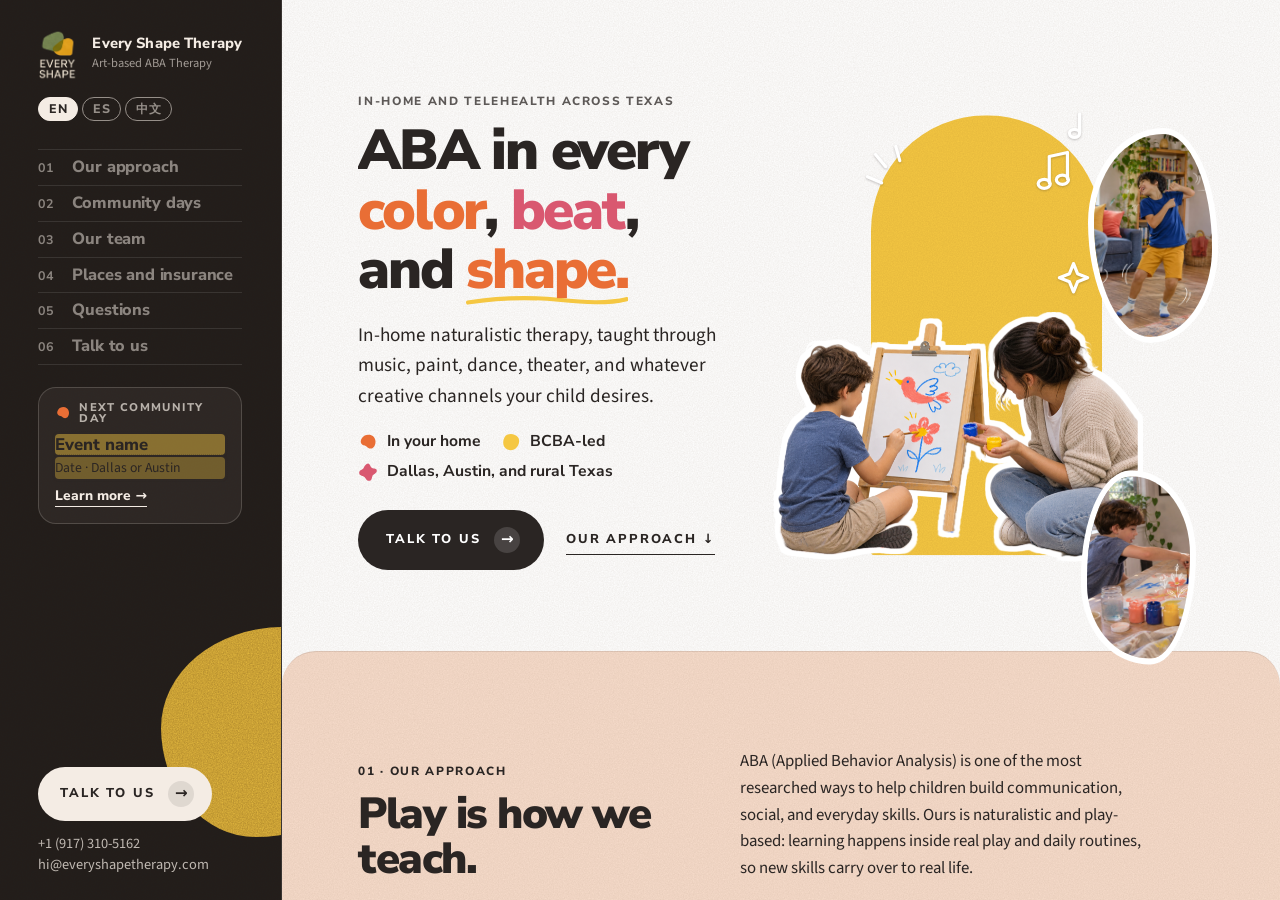
==== commit 2d80bab8: "Buttons: editorial style on v2, colors matched to each section on v1 Co-Authored-By: Claude Opus 5.5" ====
--- a/v2/index.html
+++ b/v2/index.html
@@ -10,7 +10,7 @@
   <link rel="preconnect" href="https://fonts.gstatic.com" crossorigin>
   <link href="https://fonts.googleapis.com/css2?family=Nunito+Sans:opsz,wght@6..12,400;6..12,600;6..12,700;6..12,800;6..12,900&family=Source+Sans+3:wght@400;600&display=swap" rel="stylesheet">
   <link rel="stylesheet" href="../assets/motion.css?v=7">
-  <link rel="stylesheet" href="v2.css?v=18">
+  <link rel="stylesheet" href="v2.css?v=20">
 </head>
 <body>
 
@@ -77,7 +77,7 @@
     </aside>
 
     <footer class="left__foot">
-      <a class="paper-btn" href="#contact" data-magnetic data-jump="contact" data-cta="fruit"><span>Talk to us</span></a>
+      <a class="paper-btn" href="#contact" data-magnetic data-jump="contact"><span>Talk to us</span></a>
       <p class="left__contact">
         <a href="tel:+19173105162">+1 (917) 310-5162</a><br>
         <a href="mailto:hi@everyshapetherapy.com">hi@everyshapetherapy.com</a>
@@ -113,7 +113,7 @@
             <li><img class="shp" src="../assets/img/shapes/pink.svg?v=4" alt="" aria-hidden="true"><span>Dallas, Austin, and rural Texas</span></li>
           </ul>
           <div class="btns" data-reveal="4">
-            <a class="paper-btn" href="#contact" data-magnetic data-jump="contact" data-cta="wave" data-eyes><span>Talk to us</span></a>
+            <a class="paper-btn" href="#contact" data-magnetic data-jump="contact"><span>Talk to us</span></a>
             <a class="text-btn" href="#ways" data-magnetic="0.25" data-jump="ways"><span>Our approach</span> <span aria-hidden="true">↓</span></a>
           </div>
         </div>
@@ -226,7 +226,7 @@
             <p class="todo">Event name · Date · Dallas or Austin</p>
           </div>
           <div class="btns" data-reveal>
-            <a class="paper-btn" href="#contact" data-magnetic data-jump="contact" data-cta="drum" data-fruit="2"><span>Ask about the next event</span></a>
+            <a class="paper-btn" href="#contact" data-magnetic data-jump="contact"><span>Ask about the next event</span></a>
           </div>
         </div>
       </div>
@@ -327,7 +327,7 @@
           <p class="kicker">Insurance</p>
           <h2>Insurance networks</h2>
           <p>We're in the process of joining these networks. Send us your plan name and we'll help you check your coverage.</p>
-          <a class="paper-btn" href="#contact" data-magnetic data-jump="contact" data-cta="fruit" data-fruit="4"><span>Check your coverage</span></a>
+          <a class="paper-btn" href="#contact" data-magnetic data-jump="contact"><span>Check your coverage</span></a>
         </div>
         <ul class="ins__list">
           <li>Molina Healthcare of Texas</li>
@@ -384,7 +384,7 @@
             <label><span>I'm reaching out as</span> <select name="role"><option>A parent or caregiver</option><option>Interested in community events</option><option>A potential team member</option><option>A referral partner</option><option>Something else</option></select>
             </label>
           </div>
-          <button class="paper-btn" type="submit" data-magnetic data-cta="paint" data-fruit="3"><span>Send</span></button>
+          <button class="paper-btn" type="submit" data-magnetic><span>Send</span></button>
           <p class="form__note" id="form-note" role="status"></p>
         </form>
       </div>
--- a/v2/v2.css
+++ b/v2/v2.css
@@ -788,3 +788,35 @@
 .news .todo { color: var(--ink); }
 .news__link { margin-top: 10px; background: none; border: 0; padding: 0; cursor: pointer; color: var(--paper); font: 800 .86rem/1 var(--font-head); border-bottom: 1.5px solid currentColor; padding-bottom: 3px; }
 @media (max-width: 900px) { .news { display: none; } }
+.rbts2__grid { grid-template-columns: repeat(4, minmax(0, 150px)); justify-content: start; }
+@media (max-width: 900px) { .rbts2__grid { grid-template-columns: 1fr 1fr; } .founders { grid-template-columns: 1fr 1fr; } }
+
+/* ---------- round 13: editorial buttons ----------
+   One flat ink button with small spaced capitals and an arrow that
+   slides on hover. No paper layers, fruit or eyes on this version. */
+.paper-btn {
+  gap: 14px; padding: 17px 24px 17px 28px; border-radius: 999px;
+  background: var(--ink); color: #fff;
+  font: 800 .8rem/1 var(--font-head); letter-spacing: .14em; text-transform: uppercase;
+  transition: background-color .3s var(--ease), color .3s var(--ease), box-shadow .3s var(--ease);
+}
+.paper-btn::before { display: none; }
+.paper-btn::after {
+  content: "→"; position: static; inset: auto; z-index: auto;
+  display: grid; place-items: center; width: 26px; height: 26px; border-radius: 50%;
+  background: rgba(255, 255, 255, .14); box-shadow: none;
+  font-size: .95rem; letter-spacing: 0; transform: none;
+  transition: transform .35s var(--ease), background-color .3s;
+}
+.paper-btn:hover { background: transparent; color: var(--ink); box-shadow: inset 0 0 0 1.5px var(--ink); }
+.paper-btn:hover::after { transform: translateX(5px); background: var(--ink); color: #fff; }
+.paper-btn:active { transform: translateY(1px); }
+/* on the dark sidebar the button flips to paper */
+.left .paper-btn { background: var(--paper); color: var(--ink); }
+.left .paper-btn::after { background: rgba(42, 37, 35, .1); }
+.left .paper-btn:hover { background: transparent; color: var(--paper); box-shadow: inset 0 0 0 1.5px var(--paper); }
+.left .paper-btn:hover::after { background: var(--paper); color: var(--ink); }
+.left__foot .paper-btn { padding: 14px 18px 14px 22px; }
+/* the quiet link next to it uses the same small capitals */
+.text-btn { font: 800 .8rem/1 var(--font-head); letter-spacing: .14em; text-transform: uppercase; padding: 8px 0; border-bottom-width: 1.5px; }
+:lang(zh-Hans) .paper-btn, :lang(zh-Hans) .text-btn { letter-spacing: .06em; }
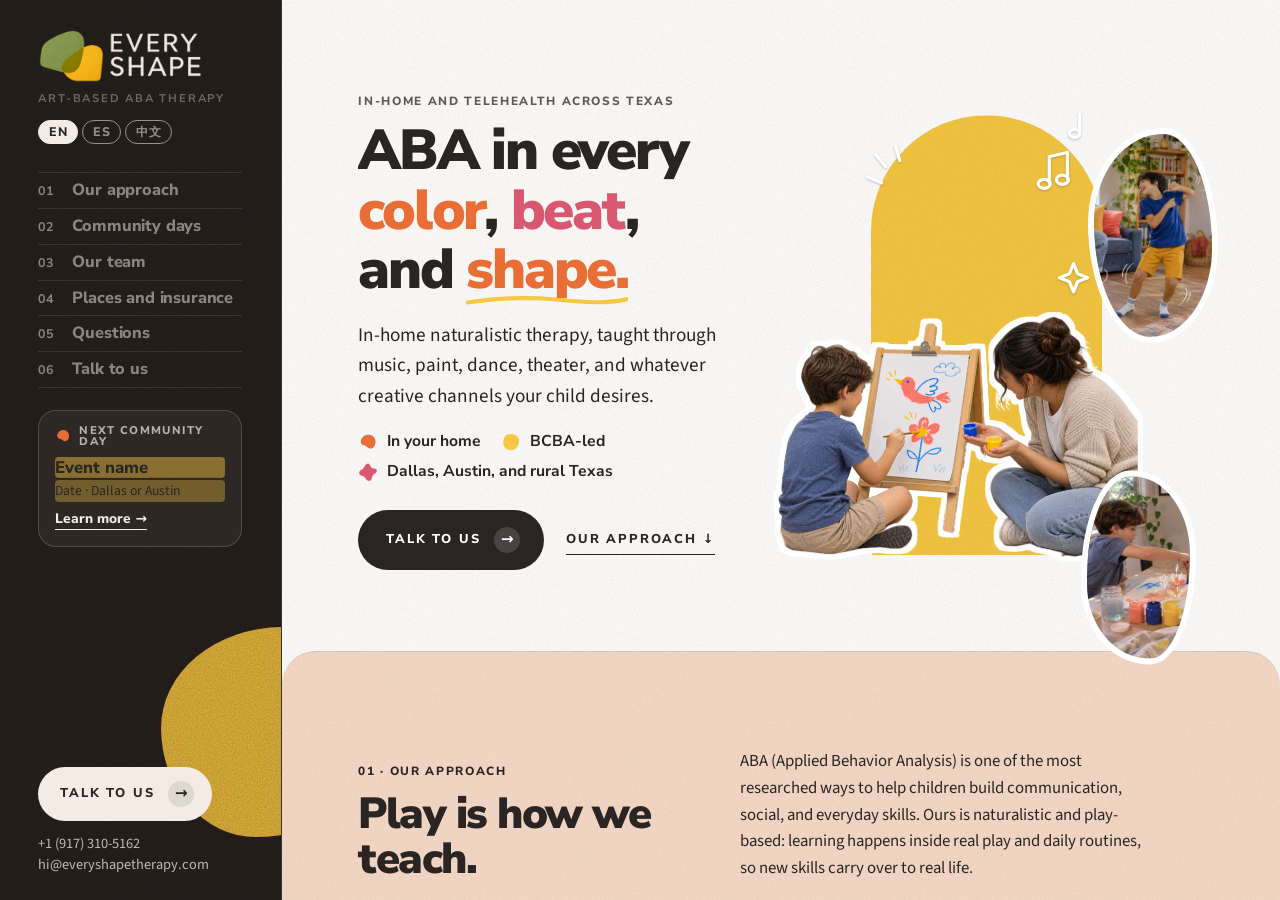
==== commit 08f43dfc: "v2: horizontal light logo in sidebar; smaller warm-toned team photos with fuller, scrollable bios Co" ====
--- a/v2/index.html
+++ b/v2/index.html
@@ -10,7 +10,7 @@
   <link rel="preconnect" href="https://fonts.gstatic.com" crossorigin>
   <link href="https://fonts.googleapis.com/css2?family=Nunito+Sans:opsz,wght@6..12,400;6..12,600;6..12,700;6..12,800;6..12,900&family=Source+Sans+3:wght@400;600&display=swap" rel="stylesheet">
   <link rel="stylesheet" href="../assets/motion.css?v=7">
-  <link rel="stylesheet" href="v2.css?v=20">
+  <link rel="stylesheet" href="v2.css?v=23">
 </head>
 <body>
 
@@ -50,12 +50,9 @@
 
     <header class="left__head">
       <a class="left__logo" href="#hello" data-magnetic="0.2" aria-label="Every Shape Therapy, back to top">
-        <img src="../assets/img/alt-3-dark.png" alt="Every Shape" width="1038" height="1266">
+        <img src="../assets/img/logo-primary-light.png?v=1" alt="Every Shape Therapy" width="820" height="270">
+        <span class="left__tag">Art-based ABA Therapy</span>
       </a>
-      <div>
-        <p class="left__name">Every Shape Therapy</p>
-        <p class="left__tag">Art-based ABA Therapy</p>
-      </div>
       <div class="lang lang--dark" role="group" aria-label="Language"><button type="button" data-lang="en" aria-pressed="true">EN</button><button type="button" data-lang="es" aria-pressed="false">ES</button><button type="button" data-lang="zh" aria-pressed="false" lang="zh-Hans">中文</button></div>
     </header>
 
@@ -200,6 +197,7 @@
             <li data-reveal><s>Table time</s> <span>Stage time</span></li>
             <li data-reveal><s>Sit still</s> <span>Dance it out</span></li>
           </ul>
+          <div class="aba2__cut" data-reveal="2"><img class="d-cut__shp" src="../assets/img/shapes/yellow.svg?v=4" alt="" aria-hidden="true"><img class="d-cut__kid sticker" src="../assets/img/cutouts/crayon-kid.png" alt="A child drawing with crayons"></div>
         </div>
       </div>
     </section>
@@ -402,24 +400,28 @@
      DETAILS — what opens in the left panel. Edit the text freely.
      ============================================================ -->
 <template id="tpl-way-music">
+  <div class="d-cut d-cut--music"><img class="d-cut__shp" src="../assets/img/shapes/pink.svg?v=4" alt="" aria-hidden="true"><img class="d-cut__kid sticker" src="../assets/img/cutouts/upside-down.png?v=1" alt="A child hanging upside down, calling into a playground horn"></div>
   <p class="d-kicker">Pick a way in · Music</p>
   <h3>Music</h3>
   <p class="d-line" data-morph>The song stops. Your child asks for more. That's a goal, met.</p>
   <p class="d-builds"><span>Builds</span> requesting · turn-taking · waiting</p>
 </template>
 <template id="tpl-way-art">
+  <div class="d-cut d-cut--art"><img class="d-cut__shp" src="../assets/img/shapes/yellow.svg?v=4" alt="" aria-hidden="true"><img class="d-cut__kid sticker" src="../assets/img/cutouts/painting-kid.png?v=1" alt="A child painting a sun on glass"></div>
   <p class="d-kicker">Pick a way in · Visual arts</p>
   <h3>Visual arts</h3>
   <p class="d-line" data-morph>Need the blue crayon? Ask for the blue crayon.</p>
   <p class="d-builds"><span>Builds</span> asking for help · following directions · fine motor</p>
 </template>
 <template id="tpl-way-dance">
+  <div class="d-cut d-cut--dance"><img class="d-cut__shp" src="../assets/img/shapes/sage.svg?v=4" alt="" aria-hidden="true"><img class="d-cut__kid sticker" src="../assets/img/cutouts/dance-kid.png?v=1" alt="A child dancing in the living room"></div>
   <p class="d-kicker">Pick a way in · Dance</p>
   <h3>Dance</h3>
   <p class="d-line" data-morph>Copy the move. Then teach it to us.</p>
   <p class="d-builds"><span>Builds</span> imitation · body awareness · joint attention</p>
 </template>
 <template id="tpl-way-theater">
+  <div class="d-cut d-cut--theater"><img class="d-cut__shp" src="../assets/img/shapes/red.svg?v=4" alt="" aria-hidden="true"><img class="d-cut__kid sticker" src="../assets/img/cutouts/puppet-kid.png?v=1" alt="A child playing with a wolf hand puppet"></div>
   <p class="d-kicker">Pick a way in · Theater</p>
   <h3>Theater</h3>
   <p class="d-line" data-morph>The puppet is sad. What should we do?</p>
@@ -443,26 +445,62 @@
 </template>
 <template id="tpl-chuman">
   <p class="d-kicker">Founder</p>
-  <img class="d-photo" src="../assets/img/team/chuman-zhang.jpg" alt="Chuman Zhang" data-morph>
+  <img class="d-photo d-photo--orange" src="../assets/img/team/chuman-zhang.jpg" alt="Chuman Zhang" data-morph>
   <h3>Chuman Zhang</h3>
   <p class="todo">Why you started Every Shape, in two or three warm sentences.</p>
+  <dl class="d-facts">
+    <div><dt>Background</dt><dd class="todo">Degrees, certifications, years in the field</dd></div>
+    <div><dt>Focus</dt><dd class="todo">Ages, areas, or approaches they know best</dd></div>
+    <div><dt>Languages</dt><dd class="todo">English, Spanish, Mandarin…</dd></div>
+    <div><dt>Based in</dt><dd class="todo">Dallas, Austin, or telehealth</dd></div>
+  </dl>
+  <p class="d-sub">A little more</p>
+  <p class="todo">A favorite art activity, a session moment they still smile about, or what they do on weekends. Add as much as you like; this panel scrolls.</p>
+  <blockquote class="d-quote todo">"A short quote in their own words."</blockquote>
 </template>
 <template id="tpl-kimberly">
   <p class="d-kicker">Clinical Director</p>
-  <img class="d-photo" src="../assets/img/team/kimberly-sadovich.jpg" alt="Kimberly Sadovich" data-morph>
+  <img class="d-photo d-photo--pink" src="../assets/img/team/kimberly-sadovich.jpg" alt="Kimberly Sadovich" data-morph>
   <h3>Kimberly Sadovich <span class="todo">credentials</span></h3>
   <p class="todo">Clinical background, and what they love about this work.</p>
+  <dl class="d-facts">
+    <div><dt>Background</dt><dd class="todo">Degrees, certifications, years in the field</dd></div>
+    <div><dt>Focus</dt><dd class="todo">Ages, areas, or approaches they know best</dd></div>
+    <div><dt>Languages</dt><dd class="todo">English, Spanish, Mandarin…</dd></div>
+    <div><dt>Based in</dt><dd class="todo">Dallas, Austin, or telehealth</dd></div>
+  </dl>
+  <p class="d-sub">A little more</p>
+  <p class="todo">A favorite art activity, a session moment they still smile about, or what they do on weekends. Add as much as you like; this panel scrolls.</p>
+  <blockquote class="d-quote todo">"A short quote in their own words."</blockquote>
 </template>
 <template id="tpl-maggie">
   <p class="d-kicker">Clinical Director</p>
-  <img class="d-photo" src="../assets/img/team/maggie-terry.jpg" alt="Maggie Terry" data-morph>
+  <img class="d-photo d-photo--sage" src="../assets/img/team/maggie-terry.jpg" alt="Maggie Terry" data-morph>
   <h3>Maggie Terry <span class="todo">credentials</span></h3>
   <p class="todo">Clinical background, and what they love about this work.</p>
+  <dl class="d-facts">
+    <div><dt>Background</dt><dd class="todo">Degrees, certifications, years in the field</dd></div>
+    <div><dt>Focus</dt><dd class="todo">Ages, areas, or approaches they know best</dd></div>
+    <div><dt>Languages</dt><dd class="todo">English, Spanish, Mandarin…</dd></div>
+    <div><dt>Based in</dt><dd class="todo">Dallas, Austin, or telehealth</dd></div>
+  </dl>
+  <p class="d-sub">A little more</p>
+  <p class="todo">A favorite art activity, a session moment they still smile about, or what they do on weekends. Add as much as you like; this panel scrolls.</p>
+  <blockquote class="d-quote todo">"A short quote in their own words."</blockquote>
 </template>
 <template id="tpl-cd4">
   <p class="d-kicker">Clinical Director</p>
-  <h3 class="todo">Name, credentials</h3>
+  <h3><span class="todo">Name, credentials</span></h3>
   <p class="todo">Clinical background, and what they love about this work.</p>
+  <dl class="d-facts">
+    <div><dt>Background</dt><dd class="todo">Degrees, certifications, years in the field</dd></div>
+    <div><dt>Focus</dt><dd class="todo">Ages, areas, or approaches they know best</dd></div>
+    <div><dt>Languages</dt><dd class="todo">English, Spanish, Mandarin…</dd></div>
+    <div><dt>Based in</dt><dd class="todo">Dallas, Austin, or telehealth</dd></div>
+  </dl>
+  <p class="d-sub">A little more</p>
+  <p class="todo">A favorite art activity, a session moment they still smile about, or what they do on weekends. Add as much as you like; this panel scrolls.</p>
+  <blockquote class="d-quote todo">"A short quote in their own words."</blockquote>
 </template>
 <template id="tpl-dallas">
   <p class="d-kicker">Where we work</p>
--- a/v2/v2.css
+++ b/v2/v2.css
@@ -820,3 +820,38 @@
 /* the quiet link next to it uses the same small capitals */
 .text-btn { font: 800 .8rem/1 var(--font-head); letter-spacing: .14em; text-transform: uppercase; padding: 8px 0; border-bottom-width: 1.5px; }
 :lang(zh-Hans) .paper-btn, :lang(zh-Hans) .text-btn { letter-spacing: .06em; }
+
+/* ---------- round 14: kid cut-outs in the approach details and Our ABA ----------
+   A locked shape behind, the child as a white-outlined sticker in front. */
+.d-cut, .aba2__cut { position: relative; aspect-ratio: 1; }
+.d-cut__shp { position: absolute; width: 82%; left: 9%; top: 12%; }
+.d-cut__kid { position: absolute; left: 50%; bottom: 2%; transform: translateX(-50%); max-width: 92%; max-height: 98%; width: auto; }
+.d-cut { width: min(72%, 300px); margin: 0 0 22px; }
+.d-cut img { animation: none; }
+.d-cut--music .d-cut__kid { max-height: 104%; bottom: -4%; }
+.aba2__cut { width: clamp(190px, 18vw, 260px); margin: 30px 0 0 auto; rotate: 3deg; }
+@media (max-width: 900px) { .d-cut { width: 230px; } }
+
+/* chalk girl: bigger, sitting on the edge between Team and Places */
+.places__kid { width: clamp(190px, 17vw, 260px); top: clamp(-150px, -9vw, -110px); right: 7%; rotate: -6deg; z-index: 6; }
+#places { overflow: visible; }
+@media (max-width: 900px) { .places__kid { width: 150px; top: -80px; } }
+
+/* ---------- round 15: horizontal logo + richer team panel ---------- */
+.left__logo { display: flex; flex-direction: column; align-items: flex-start; gap: 8px; text-decoration: none; flex-basis: 100%; width: auto; }
+@media (max-width: 900px) { .left__logo { width: auto; flex-basis: auto; } .left__logo img { width: 120px; } .left__tag { display: none; } }
+.left__logo img { width: clamp(150px, 13vw, 190px); height: auto; display: block; }
+.left__tag { font: 700 .7rem/1 var(--font-head); letter-spacing: .16em; text-transform: uppercase; color: rgba(244, 236, 228, .6); }
+
+/* team photo: smaller, in warm muted color, on the person's color */
+.d-photo { width: 168px; aspect-ratio: 4 / 5; border-radius: 22px; border: 0; margin: 4px 0 22px;
+  box-shadow: 8px 8px 0 var(--pc, var(--orange));
+  filter: saturate(.72) sepia(.14) contrast(1.04) brightness(1.02) !important; }
+.d-photo--orange { --pc: #F0A07A; } .d-photo--pink { --pc: #E9A0AE; }
+.d-photo--sage { --pc: #B5C49A; } .d-photo--red { --pc: #DD9387; }
+.d-facts { display: grid; gap: 0; margin: 22px 0 0; border-top: 1px solid var(--line-dark); }
+.d-facts > div { display: grid; grid-template-columns: 110px 1fr; gap: 14px; padding: 12px 0; border-bottom: 1px solid var(--line-dark); }
+.d-facts dt { font: 800 .7rem/1.6 var(--font-head); letter-spacing: .14em; text-transform: uppercase; color: rgba(244, 236, 228, .55); }
+.d-facts dd { margin: 0; font-size: .98rem; }
+.d-sub { margin: 28px 0 6px; font: 800 .74rem/1 var(--font-head); letter-spacing: .14em; text-transform: uppercase; color: var(--accent, var(--yellow)); }
+.d-quote { margin: 22px 0 0; padding: 0 0 0 16px; border-left: 3px solid var(--accent, var(--yellow)); font: 700 1.2rem/1.4 var(--font-head); }
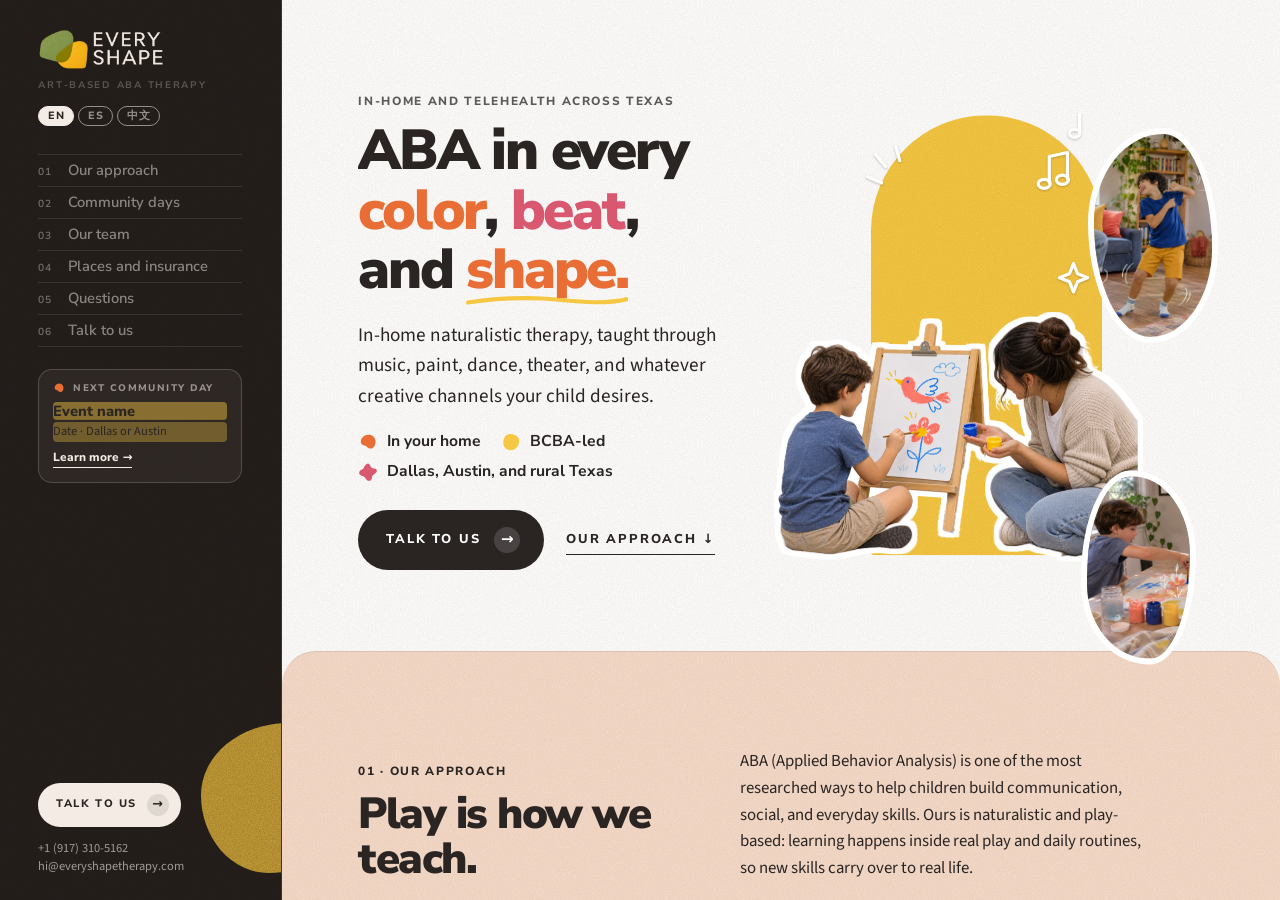
==== commit f4664840: "v2: calmer sidebar type scale Co-Authored-By: Claude Opus 5.5 <noreply@anthropic.com>" ====
--- a/v2/index.html
+++ b/v2/index.html
@@ -10,7 +10,7 @@
   <link rel="preconnect" href="https://fonts.gstatic.com" crossorigin>
   <link href="https://fonts.googleapis.com/css2?family=Nunito+Sans:opsz,wght@6..12,400;6..12,600;6..12,700;6..12,800;6..12,900&family=Source+Sans+3:wght@400;600&display=swap" rel="stylesheet">
   <link rel="stylesheet" href="../assets/motion.css?v=7">
-  <link rel="stylesheet" href="v2.css?v=23">
+  <link rel="stylesheet" href="v2.css?v=24">
 </head>
 <body>
 
--- a/v2/v2.css
+++ b/v2/v2.css
@@ -855,3 +855,24 @@
 .d-facts dd { margin: 0; font-size: .98rem; }
 .d-sub { margin: 28px 0 6px; font: 800 .74rem/1 var(--font-head); letter-spacing: .14em; text-transform: uppercase; color: var(--accent, var(--yellow)); }
 .d-quote { margin: 22px 0 0; padding: 0 0 0 16px; border-left: 3px solid var(--accent, var(--yellow)); font: 700 1.2rem/1.4 var(--font-head); }
+
+/* ---------- round 16: quieter sidebar type scale ----------
+   One loud thing (the active chapter), everything else small and calm. */
+.left__logo img { width: clamp(128px, 10vw, 156px); }
+.left__tag { font-size: .6rem; letter-spacing: .18em; color: rgba(244, 236, 228, .45); }
+.left .lang button { font-size: .66rem; padding: 4px 9px; border-width: 1px; }
+.chap { padding: 7px 0; column-gap: 4px; grid-template-columns: 26px 1fr; }
+.chap__num { font-size: .64rem; font-weight: 600; opacity: .8; }
+.chap__title { font-size: .92rem; font-weight: 600; letter-spacing: 0; }
+.chap.is-active .chap__title { font-size: 1.16rem; font-weight: 800; letter-spacing: -0.01em; }
+.chap__more > span { font-size: .8rem; }
+.news { padding: 12px 14px; border-radius: 14px; }
+.news__label { font-size: .6rem; letter-spacing: .14em; margin-bottom: 8px !important; color: rgba(244, 236, 228, .55); }
+.news__label img { width: 12px; height: 12px; }
+.news__title { font-size: .92rem; }
+.news__meta { font-size: .78rem; }
+.news__link { font-size: .74rem; margin-top: 8px; }
+.left__foot .paper-btn { padding: 11px 12px 11px 18px; font-size: .68rem; gap: 10px; }
+.left__foot .paper-btn::after { width: 22px; height: 22px; font-size: .8rem; }
+.left__contact { font-size: .78rem; opacity: .6; }
+.left__blob { width: 150px; height: 150px; right: -70px; bottom: 3%; opacity: .8; }
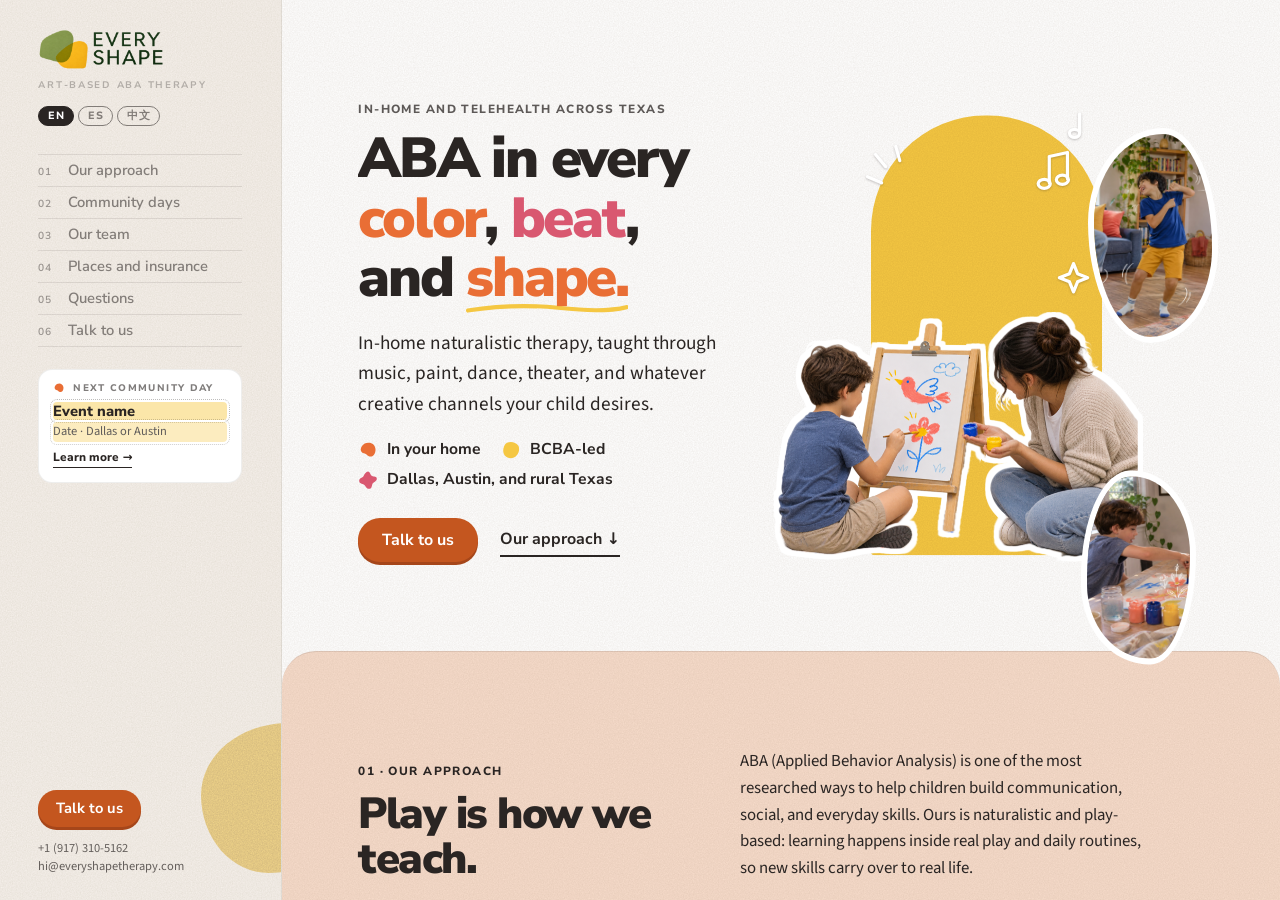
==== commit 937553e2: "Add v3 (calm single page with cards that open in place); lighter, friendlier v2 Co-Authored-By: Clau" ====
--- a/v2/index.html
+++ b/v2/index.html
@@ -10,7 +10,7 @@
   <link rel="preconnect" href="https://fonts.gstatic.com" crossorigin>
   <link href="https://fonts.googleapis.com/css2?family=Nunito+Sans:opsz,wght@6..12,400;6..12,600;6..12,700;6..12,800;6..12,900&family=Source+Sans+3:wght@400;600&display=swap" rel="stylesheet">
   <link rel="stylesheet" href="../assets/motion.css?v=7">
-  <link rel="stylesheet" href="v2.css?v=24">
+  <link rel="stylesheet" href="v2.css?v=25">
 </head>
 <body>
 
@@ -50,10 +50,10 @@
 
     <header class="left__head">
       <a class="left__logo" href="#hello" data-magnetic="0.2" aria-label="Every Shape Therapy, back to top">
-        <img src="../assets/img/logo-primary-light.png?v=1" alt="Every Shape Therapy" width="820" height="270">
+        <img src="../assets/img/logo-primary-tight.png" alt="Every Shape Therapy" width="820" height="270">
         <span class="left__tag">Art-based ABA Therapy</span>
       </a>
-      <div class="lang lang--dark" role="group" aria-label="Language"><button type="button" data-lang="en" aria-pressed="true">EN</button><button type="button" data-lang="es" aria-pressed="false">ES</button><button type="button" data-lang="zh" aria-pressed="false" lang="zh-Hans">中文</button></div>
+      <div class="lang" role="group" aria-label="Language"><button type="button" data-lang="en" aria-pressed="true">EN</button><button type="button" data-lang="es" aria-pressed="false">ES</button><button type="button" data-lang="zh" aria-pressed="false" lang="zh-Hans">中文</button></div>
     </header>
 
     <nav class="index" aria-label="Chapters">
--- a/v2/v2.css
+++ b/v2/v2.css
@@ -876,3 +876,52 @@
 .left__foot .paper-btn::after { width: 22px; height: 22px; font-size: .8rem; }
 .left__contact { font-size: .78rem; opacity: .6; }
 .left__blob { width: 150px; height: 150px; right: -70px; bottom: 3%; opacity: .8; }
+
+/* ---------- round 17: lighter, friendlier, calmer ----------
+   Sidebar and detail panel move from near-black to warm paper.
+   Buttons go back to friendly sentence-case pills. */
+body { background: #F6F1EB; }
+.left, .detail {
+  --paper: var(--ink);
+  --line-dark: rgba(42, 37, 35, .1);
+  background: var(--grain-soft), #F6F1EB; background-blend-mode: multiply;
+  color: var(--ink);
+}
+.left { border-right: 1px solid rgba(42, 37, 35, .08); }
+.chap { color: rgba(42, 37, 35, .55); }
+.chap:hover { color: rgba(42, 37, 35, .85); }
+.chap.is-active { color: var(--ink); }
+.chap.is-active .chap__num { color: #C4561F; }
+.chap__more > span { color: rgba(42, 37, 35, .65); }
+.left__tag { color: rgba(42, 37, 35, .5); }
+.left .lang button { color: var(--ink); }
+.left .lang button[aria-pressed="true"] { background: var(--ink); border-color: var(--ink); color: #fff; }
+.news { background: #fff; border-color: rgba(42, 37, 35, .08); }
+.news__label { color: rgba(42, 37, 35, .6); }
+.news__link { color: var(--ink); }
+.left__contact { opacity: .7; }
+.left__blob { opacity: .55; }
+
+/* detail panel: light sheet with a soft shadow instead of a dark overlay */
+.detail { background: rgba(246, 241, 235, .97); box-shadow: 18px 0 50px rgba(42, 37, 35, .1); }
+.detail p { color: #5C5450; }
+.d-line { color: var(--ink) !important; }
+.d-facts dt { color: rgba(42, 37, 35, .55); }
+.detail__close { color: var(--ink); border-color: rgba(42, 37, 35, .15); background: #fff; }
+.detail__close:hover { background: #fff; }
+.d-cut .d-cut__kid { filter: drop-shadow(4px 0 0 #fff) drop-shadow(-4px 0 0 #fff) drop-shadow(0 4px 0 #fff) drop-shadow(0 -4px 0 #fff) drop-shadow(0 8px 16px rgba(42,37,35,.12)); }
+.d-kicker { color: #C4561F !important; }
+.d-builds span { background: #FBEEE6; }
+
+/* friendly buttons (same as version 3) */
+.paper-btn, .left .paper-btn {
+  gap: 8px; padding: 14px 24px; border-radius: 999px;
+  background: #C4561F; color: #fff; box-shadow: 0 3px 0 #A6461A;
+  font: 700 1rem/1 var(--font-head); letter-spacing: 0; text-transform: none;
+}
+.paper-btn::after, .left .paper-btn::after { display: none; }
+.paper-btn:hover, .left .paper-btn:hover { background: #A6461A; color: #fff; box-shadow: 0 4px 0 #8C3A15; transform: translateY(-1px); }
+.left__foot .paper-btn { padding: 11px 18px; font-size: .92rem; }
+.text-btn { font: 700 1rem/1 var(--font-head); letter-spacing: 0; text-transform: none; border-bottom-width: 2px; }
+.kicker { letter-spacing: .12em; }
+@media (max-width: 900px) { .left { background: rgba(246, 241, 235, .96); } .chap.is-active { background: var(--ink); color: #fff; } }
